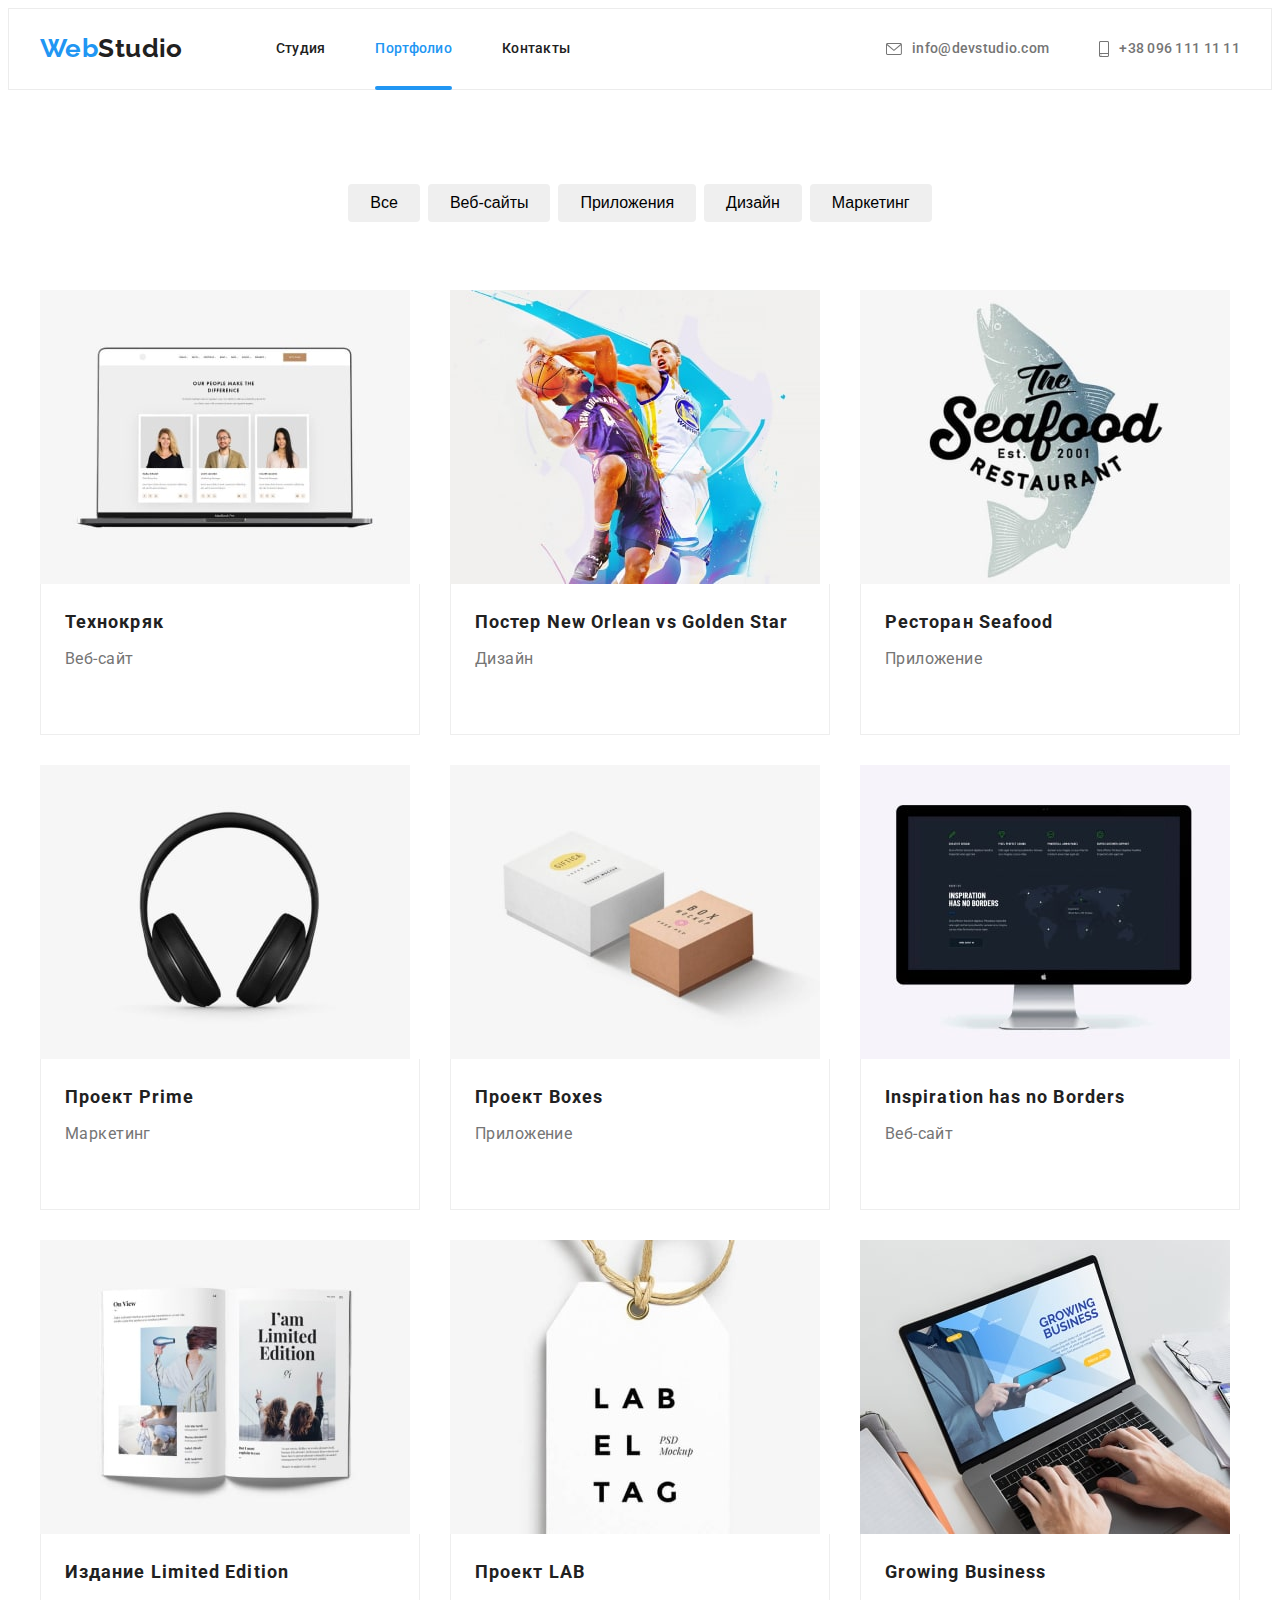
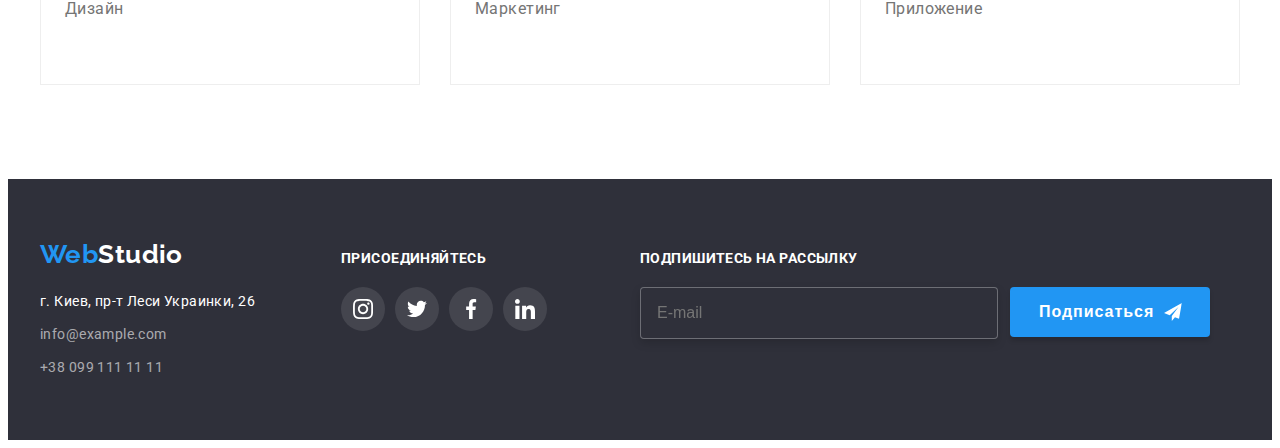
==== portfolio.html @ d93d2fc7 "beginning" ====
<!DOCTYPE html>
<html lang="ru">
  <head>
    <meta charset="UTF-8" />
    <meta name="viewport" content="width=device-width, initial-scale=1.0" />
    <title>portfolio</title>
    <link rel="preconnect" href="https://fonts.gstatic.com" />
    <link
      rel="stylesheet"
      href="https://cdnjs.cloudflare.com/ajax/libs/modern-normalize/1.0.0/modern-normalize.css"
      integrity="sha512-Zx6MlUMKSVJoQ+83OwhdILe8cSEsCzfqThJd7J/VA2UrK6Ctj85p+xzqfyuNXE5B1k25uUdmJ2OzItbBy9GHAQ=="
      crossorigin="anonymous"
    />
    <link
      href="https://fonts.googleapis.com/css2?family=Raleway:wght@700&family=Roboto:wght@400;500;700;900&display=swap"
      rel="stylesheet"
    />
    <link rel="stylesheet" href="./css/styles.css" />
  </head>
  <body>
    <header class="header border">
      <div class="container common-line">
        <nav class="line">
          <a href="" class="logo">Web<span class="logo-studio">Studio</span></a>
          <ul class="site-nav list">
            <li class="items">
              <a href="./index.html" class="link active">Студия</a>
            </li>
            <li class="items position">
              <a href="./portfolio.html" class="link active item underline"
                >Портфолио</a
              >
            </li>
            <li class="items"><a href="" class="link active">Контакты</a></li>
          </ul>
        </nav>
        <ul class="address-header list">
          <li class="items">
            <a href="mailto:info@devstudio.com" class="address active">
              <svg class="envelope-icon">
                <use href="./svgoptimized/sprite.svg#icon-envelope-hover"></use>
              </svg>
              info@devstudio.com</a
            >
          </li>

          <li class="items">
            <a href="tel:+380961111111" class="address active">
              <svg class="amartphone-icon">
                <use href="./svgoptimized/sprite.svg#icon-smartphone"></use>
              </svg>
              +38 096 111 11 11</a
            >
          </li>
        </ul>
      </div>
    </header>

    <main>
      <!--секция кнопки и список проектов/скрытый заголовок-->
      <section class="section bgc-portfolio">
        <div class="container">
          <h2 class="section-title hide">Навигация портфолио и проекты</h2>

          <ul class="features list tip-line center">
            <li class="tip">
              <button type="button" class="filter">Все</button>
            </li>
            <li class="tip">
              <button type="button" class="filter">Веб-сайты</button>
            </li>
            <li class="tip">
              <button type="button" class="filter">Приложения</button>
            </li>
            <li class="tip">
              <button type="button" class="filter">Дизайн</button>
            </li>
            <li class="tip">
              <button type="button" class="filter">Маркетинг</button>
            </li>
          </ul>

          <ul class="list features table-container">
            <li class="table-element">
              <a class="table-block" href="">
                <div class="overlay-thumb">
                  <img
                    src="./imagesoptimized/portfolio1-min.jpg"
                    alt="our people"
                    width="370"
                  />

                  <div class="overlay-transform">
                    <p class="overlay-text">
                      Технокряк это современная площадка распространения
                      коронавируса. Компании используют эту платформу для
                      цифрового шпионажа и атак на защищённые сервера
                      конкурентов.
                    </p>
                  </div>
                </div>
                <div class="card-content">
                  <h3 class="section-list projects">Технокряк</h3>
                  <p class="content filter-name">Веб-сайт</p>
                </div>
              </a>
            </li>
            <li class="table-element">
              <a class="table-block" href="">
                <div class="overlay-thumb">
                  <img
                    src="./imagesoptimized/portfolio2-min.jpg"
                    alt="Orlean vs Golden Star"
                    width="370"
                  />
                  <div class="overlay-transform">
                    <p class="overlay-text">
                      Технокряк это современная площадка распространения
                      коронавируса. Компании используют эту платформу для
                      цифрового шпионажа и атак на защищённые сервера
                      конкурентов.
                    </p>
                  </div>
                </div>

                <div class="card-content">
                  <h3 class="section-list projects">
                    Постер New Orlean vs Golden Star
                  </h3>
                  <p class="content filter-name">Дизайн</p>
                </div>
              </a>
            </li>
            <li class="table-element">
              <a class="table-block" href="">
                <div class="overlay-thumb">
                  <img
                    src="./imagesoptimized/portfolio3-min.jpg"
                    alt="Ресторан Seafood"
                    width="370"
                  />
                  <div class="overlay-transform">
                    <p class="overlay-text">
                      Технокряк это современная площадка распространения
                      коронавируса. Компании используют эту платформу для
                      цифрового шпионажа и атак на защищённые сервера
                      конкурентов.
                    </p>
                  </div>
                </div>

                <div class="card-content">
                  <h3 class="section-list projects">Ресторан Seafood</h3>
                  <p class="content filter-name">Приложение</p>
                </div>
              </a>
            </li>
            <li class="table-element">
              <a class="table-block" href="">
                <div class="overlay-thumb">
                  <img
                    src="./imagesoptimized/portfolio4-min.jpg"
                    alt="Наушники"
                    width="370"
                  />
                  <div class="overlay-transform">
                    <p class="overlay-text">
                      Технокряк это современная площадка распространения
                      коронавируса. Компании используют эту платформу для
                      цифрового шпионажа и атак на защищённые сервера
                      конкурентов.
                    </p>
                  </div>
                </div>

                <div class="card-content">
                  <h3 class="section-list projects">Проект Prime</h3>
                  <p class="content filter-name">Маркетинг</p>
                </div>
              </a>
            </li>
            <li class="table-element">
              <a class="table-block" href="">
                <div class="overlay-thumb">
                  <img
                    src="./imagesoptimized/portfolio5-min.jpg"
                    alt="две коробки"
                    width="370"
                  />
                  <div class="overlay-transform">
                    <p class="overlay-text">
                      Технокряк это современная площадка распространения
                      коронавируса. Компании используют эту платформу для
                      цифрового шпионажа и атак на защищённые сервера
                      конкурентов.
                    </p>
                  </div>
                </div>

                <div class="card-content">
                  <h3 class="section-list projects">Проект Boxes</h3>
                  <p class="content filter-name">Приложение</p>
                </div>
              </a>
            </li>
            <li class="table-element">
              <a class="table-block" href="">
                <div class="overlay-thumb">
                  <img
                    src="./imagesoptimized/portfolio6-min.jpg"
                    alt="Монитор"
                    width="370"
                  />
                  <div class="overlay-transform">
                    <p class="overlay-text">
                      Технокряк это современная площадка распространения
                      коронавируса. Компании используют эту платформу для
                      цифрового шпионажа и атак на защищённые сервера
                      конкурентов.
                    </p>
                  </div>
                </div>

                <div class="card-content">
                  <h3 class="section-list projects">
                    Inspiration has no Borders
                  </h3>
                  <p class="content filter-name">Веб-сайт</p>
                </div>
              </a>
            </li>
            <li class="table-element">
              <a class="table-block" href="">
                <div class="overlay-thumb">
                  <img
                    src="./imagesoptimized/portfolio7-min.jpg"
                    alt="Открытая книга"
                    width="370"
                  />
                  <div class="overlay-transform">
                    <p class="overlay-text">
                      Технокряк это современная площадка распространения
                      коронавируса. Компании используют эту платформу для
                      цифрового шпионажа и атак на защищённые сервера
                      конкурентов.
                    </p>
                  </div>
                </div>

                <div class="card-content">
                  <h3 class="section-list projects">Издание Limited Edition</h3>
                  <p class="content filter-name">Дизайн</p>
                </div>
              </a>
            </li>
            <li class="table-element">
              <a class="table-block" href="">
                <div class="overlay-thumb">
                  <img
                    src="./imagesoptimized/potrfolio8-min.jpg"
                    alt="Бирка"
                    width="370"
                  />
                  <div class="overlay-transform">
                    <p class="overlay-text">
                      Технокряк это современная площадка распространения
                      коронавируса. Компании используют эту платформу для
                      цифрового шпионажа и атак на защищённые сервера
                      конкурентов.
                    </p>
                  </div>
                </div>

                <div class="card-content">
                  <h3 class="section-list projects">Проект LAB</h3>
                  <p class="content filter-name">Маркетинг</p>
                </div>
              </a>
            </li>
            <li class="table-element">
              <a class="table-block" href="">
                <div class="overlay-thumb">
                  <img
                    src="./imagesoptimized/portfolio9-min.jpg"
                    alt="Ноутбук"
                    width="370"
                  />
                  <div class="overlay-transform">
                    <p class="overlay-text">
                      Технокряк это современная площадка распространения
                      коронавируса. Компании используют эту платформу для
                      цифрового шпионажа и атак на защищённые сервера
                      конкурентов.
                    </p>
                  </div>
                </div>

                <div class="card-content">
                  <h3 class="section-list projects">Growing Business</h3>
                  <p class="content filter-name">Приложение</p>
                </div>
              </a>
            </li>
          </ul>
        </div>
      </section>
    </main>

    <!--Футер Подвал-->
    <footer class="footer">
      <div class="container">
        <div class="ttl-flex">
          <div class="footer-flex">
            <a href="" class="logo"
              >Web<span class="studio-logo">Studio</span></a
            >
            <address class="adress-footer">
              г. Киев, пр-т Леси Украинки, 26
            </address>
            <ul class="list">
              <li class="item">
                <a href="mailto:info@example.com" class="list-footer"
                  >info@example.com</a
                >
              </li>
              <li class="item">
                <a href="tel:+380991111111" class="list-footer"
                  >+38 099 111 11 11</a
                >
              </li>
            </ul>
          </div>

          <div class="join">
            <p class="footer-join">присоединяйтесь</p>
            <ul class="join-list">
              <li class="join-margin">
                <a href="" class="join-master">
                  <svg class="join-size">
                    <use
                      href="./svgoptimized/sprite.svg#icon-instagram-2"
                    ></use>
                  </svg>
                </a>
              </li>
              <li class="join-margin">
                <a href="" class="join-master">
                  <svg class="join-size">
                    <use href="./svgoptimized/sprite.svg#icon-twitter-1"></use>
                  </svg>
                </a>
              </li>
              <li class="join-margin">
                <a href="" class="join-master">
                  <svg class="join-size">
                    <use href="./svgoptimized/sprite.svg#icon-facebook-1"></use>
                  </svg>
                </a>
              </li>
              <li class="join-margin">
                <a href="" class="join-master">
                  <svg class="join-size">
                    <use href="./svgoptimized/sprite.svg#icon-linkedin-1"></use>
                  </svg>
                </a>
              </li>
            </ul>
          </div>
          <form class="mailing-main">
            <b class="mailing">Подпишитесь на рассылку</b>
            <div class="mailing-flex">
              <input
                type="email"
                name="email"
                placeholder="E-mail"
                class="mailing-form"
              />

              <button type="submit" class="button-mailing">
                Подписаться
                <svg class="icon-mailing" width="24" height="24">
                  <use href="./svgoptimized/sprite.svg#icon-icon-send"></use>
                </svg>
              </button>
            </div>
          </form>
        </div>
      </div>
    </footer>
  </body>
</html>
---- css/styles.css ----
/* ++цвет основного текста  #212121; */
/* ++вторичный текст серый <p>, мейл+тел #757575; */
/*++ адрес прозрачность rgba(255, 255, 255, 0.6); */
/* ++цвет основной надписи белый H1  #FFFFFF; */
/* ++ акцент голубой #2196F3; */
/* ++ вторичный темно-серый background  #2F303A; */
/*  ++вторичный белый background (шапка) #FFFFFF; */
/*  вторичный почти белый background #F5F4FA; */
/*  ++основной background  бело-серый #E5E5E5; */

:root {
  --primary-text-color: #212121;
  --secondary-text-color: #757575;
  --transparent-gray: rgba(255, 255, 255, 0.6);
  --white-hero-color: #ffffff;
  --accent-color: #2196f3;
  --primary-background-wg: #e5e5e5;
  --secondary-bgc-gray: #2f303a;
  --secondary-bgc-white: #ffffff;
  --secondary-bgc-halfwhite: #f5f4fa;
  --border: #ececec;
  --portfolio-border: #eeeeee;
  --hero-bgc-color: #c4c4c4;
  --network-color: #afb1b8;
  --skills-bgc-position: rgba(47, 48, 58, 0.8);
  --form-border-color: rgba(33, 33, 33, 0.2);
  --placeholder-color: rgba(117, 117, 117, 0.5);
  --border-mailing-color: rgba(255, 255, 255, 0.3);

  --backdrop: rgba(0, 0, 0, 0.2);
  --thumb-overlay-color: rgba(33, 150, 243, 0.9);
  --timing-function: cubic-bezier(0.4, 0, 0.2, 1);
}

body {
  background-color: var(--white-hero-color);
  color: var(--primary-text-color);
  font-family: Roboto, sans-serif;
  letter-spacing: 0.03em;
  font-weight: normal;
  font-size: 14px;
}

img {
  display: block;
  max-width: 100%;
  height: auto;
  /* overflow: hidden; */
}

/* подчеркивание */
a {
  text-decoration: none;
}

/* стилизация хедер */
.header {
  background-color: var(--white-hero-color);
}

/* Logo */
.logo {
  color: var(--accent-color);
  font-family: Raleway, sans-serif;
  font-weight: bold;
  font-size: 26px;
  line-height: 1.19;
  display: inline-block;
}
/* сброс точек в списке + margin/padding */
.list {
  list-style: none;
  padding: 0;
  margin: 0;
}

/* навигация сайта, список контактов+span STUDIO */
.site-nav .link,
.logo-studio {
  color: var(--primary-text-color);
}

.list .address {
  color: var(--secondary-text-color);
}

/* flex navigation */
.site-nav {
  display: flex;
  margin-left: 93px;
}

.line {
  display: flex;
}

.site-nav .items {
  margin-right: 50px;
}

.site-nav .items:last-child {
  margin-right: 0;
}

.site-nav .link,
.list .address {
  padding-top: 32px;
  padding-bottom: 32px;
  display: block;

  font-weight: 500;
  line-height: 1.14;
  letter-spacing: 0.02em;
}

.list .active {
  transition-property: color;
  transition-duration: 250ms;
  transition-timing-function: var(--timing-function);
}

.list .active:hover,
.list .active:focus {
  color: var(--accent-color);
}

/* link underline-header */

.position {
  position: relative;
}

.underline::after {
  content: '';
  position: absolute;
  left: 0;
  bottom: -1px;
  display: block;
  width: 100%;
  height: 4px;
  border-radius: 2px;
  background-color: var(--accent-color);
  opacity: 1;

  transition-property: opacity;
  transition-duration: 250ms;
  transition-timing-function: var(--timing-function);
}

/* flex address */
.address-header {
  display: flex;
  margin-left: auto;
  align-items: center;
}

.common-line {
  display: flex;
  align-items: center;
}

.items > .address {
  display: flex;
  align-items: center;
}

.address-header .items {
  margin-right: 50px;
}

.address-header .items:last-child {
  margin-right: 0;
}

.header .item {
  color: var(--accent-color);
}

.border {
  border: 1px solid var(--border);
}
.envelope-icon {
  height: 12px;
  width: 16px;
  margin-right: 10px;
  fill: currentColor;
}

.amartphone-icon {
  height: 16px;
  width: 10px;
  margin-right: 10px;
  fill: currentColor;
}

/* Hero */
.hero {
  padding-top: 200px;
  padding-bottom: 200px;
}

.hero-padding {
  width: 696px;
  text-align: center;
  margin-left: auto;
  margin-right: auto;
}

/* оформление фона Героя */
.overlay {
  height: 600px;
  max-width: 1600px;
  margin-left: auto;
  margin-right: auto;
  background-position: center;
  background-size: cover;
  background-image: linear-gradient(
      to right,
      rgba(54, 56, 67, 0.4),
      rgba(54, 56, 67, 0.4)
    ),
    url('../imagesoptimized/hero\ img.jpg');
  background-color: var(--hero-bgc-color);
  border-top: 1px solid var(--border);
}

/* модальное окно и форма */

.backdrop {
  position: fixed;
  top: 0;
  left: 0;

  width: 100%;
  height: 100%;
  opacity: 1;

  background-color: var(--backdrop);

  transition-property: opacity;
  transition-duration: 250ms;
  transition-timing-function: var(--timing-function);
}

.backdrop.is-hidden {
  opacity: 0;
  pointer-events: none;
}

.modal {
  position: absolute;
  top: 50%;
  left: 50%;
  transform: translate(-50%, -50%) scale(1);

  min-width: 528px;
  min-height: 581px;
  background-color: var(--white-hero-color);
  box-shadow: 0px 1px 3px rgba(0, 0, 0, 0.12), 0px 1px 1px rgba(0, 0, 0, 0.14),
    0px 2px 1px rgba(0, 0, 0, 0.2);
  border-radius: 4px;

  transition-property: transform;
  transition-duration: 250ms;
  transition-timing-function: var(--timing-function);
}

.backdrop.is-hidden .modal {
  transform: scale(0.8) translate(-50%, -50%);
}

.modal-close {
  display: flex;
  justify-content: center;
  align-items: center;

  position: fixed;
  top: 0;
  right: 0;

  width: 30px;
  height: 30px;
  margin-left: auto;
  margin-top: 8px;
  margin-right: 8px;
  border-radius: 50px;
  border: 1px solid rgba(0, 0, 0, 0.1);
  background-color: var(--white-hero-color);
  cursor: pointer;
}

.close-color {
  transition-property: fill;
  transition-duration: 250ms;
  transition-timing-function: var(--timing-function);
}

.close-color:hover,
.close-color:focus {
  fill: var(--accent-color);
}

.modal-form {
  padding: 46px 40px 35px 40px;
}

.modal-thumb {
  width: 100%;
  height: 100%;
}

.modal-paragraph {
  margin-top: 0;
  margin-bottom: 12px;
  font-weight: bold;
  font-size: 20px;
  line-height: 1.15;
  text-align: center;
}

.field-form {
  display: flex;
  flex-direction: column;
  margin-bottom: 10px;
}

.border-form {
  line-height: 16px;
  padding-top: 12px;
  padding-bottom: 12px;
  padding-left: 42px;
  width: 100%;
}

.position-form {
  position: relative;
  width: 100%;
}

.name-form {
  position: absolute;
  top: 50%;
  left: 15px;
  transform: translateY(-50%);
  display: inline-block;

  transition-property: fill;
  transition-duration: 250ms;
  transition-timing-function: var(--timing-function);
}

.field-form label {
  margin-bottom: 4px;
  font-weight: normal;
  font-size: 12px;
  line-height: 1.16;
  letter-spacing: 0.01em;
  color: var(--secondary-text-color);
}

.position-form input {
  margin: 0;
  border-radius: 4px;
  border: 1px solid var(--form-border-color);

  transition-property: border-color;
  transition-duration: 250ms;
  transition-timing-function: var(--timing-function);
}

.field-form textarea {
  padding: 12px 16px;
  border-radius: 4px;
  border: 1px solid var(--form-border-color);
}

.field-form textarea::placeholder {
  color: var(--placeholder-color);

  font-weight: normal;
  font-size: 12px;
  line-height: 1.16;
  letter-spacing: 0.01em;
}

textarea {
  resize: none;

  transition-property: border-color;
  transition-duration: 250ms;
  transition-timing-function: var(--timing-function);
}

.position-form:focus-within > .border-form {
  border-color: var(--accent-color);
  outline: transparent;
}

.position-form:focus-within > .name-form {
  fill: var(--accent-color);
}

.field-form:focus-within > textarea {
  border-color: var(--accent-color);
  outline: transparent;
}

.button-container {
  text-align: center;
  margin: 0 auto;
}

.button-form {
  padding: 10px 55px 10px 56px;

  border-style: none;
  outline: none;
  cursor: pointer;

  background-color: var(--accent-color);
  color: var(--white-hero-color);

  font-weight: bold;
  font-size: 16px;
  line-height: 1.87;
  text-align: center;
  letter-spacing: 0.06em;

  box-shadow: 0px 4px 4px rgba(0, 0, 0, 0.15);
  border-radius: 4px;
}

.agreement-box {
  margin: 0;
  margin-bottom: 32px;
  width: 425px;
  margin-right: auto;
  margin-left: auto;

  /* padding-left: 54px;
  padding-right: 51px; */
}

.agreement-box label {
  font-weight: normal;
  font-size: 14px;
  line-height: 1.71;
}

.agreement-body {
  color: var(--accent-color);
  text-decoration: underline;
  /* border-bottom: 1px solid var(--accent-color); */
  margin-left: 5px;
  cursor: pointer;
}

.checkbox {
  position: absolute;
  width: 1px;
  height: 1px;
  margin: -1px;
  padding: 0;
  overflow: hidden;
  border: 0;
  clip: rect(0 0 0 0);
}

.agreement-box label {
  color: var(--secondary-text-color);
}

.check-mark::before {
  content: '';
  display: inline-block;
  width: 16px;
  height: 15px;
  border: 2px solid var(--primary-text-color);
  border-radius: 2px;
  margin-right: 7px;

  background-color: var(--white-hero-color);

  transition-property: background-color, border-color, border;
  transition-duration: 250ms, 250ms, 250ms;
  transition-timing-function: var(--timing-function), var(--timing-function),
    var(--timing-function);
}

.checkbox:checked + .check-mark::before {
  background-color: var(--accent-color);
  background-image: url(../imagesoptimized/icon\ check.svg);
  background-size: contain;
  background-origin: border-box;
  border-color: var(--accent-color);
}

.check-mark {
  display: flex;
  align-items: center;
}

.check-mark:hover::before,
.check-mark:focus::before {
  border: 2px solid var(--accent-color);
}

/* main container for all project */

.hero .hero-title {
  margin-top: 0;
  margin-bottom: 30px;
  color: var(--white-hero-color);
  font-style: normal;
  font-weight: 900;
  font-size: 44px;
  line-height: 1.36;
  letter-spacing: 0.06em;
  text-transform: uppercase;
}

/* секция */

.bgc {
  background-color: var(--secondary-bgc-halfwhite);
}

.bgc-portfolio {
  background-color: var(--white-hero-color);
}
.section-title {
  margin-top: 0;
  margin-bottom: 0;

  color: var(--primary-text-color);
  font-weight: bold;
  font-size: 36px;
  line-height: 1.16;
  text-align: center;
}

/* отступ от заголовка H2 */
.section .section-title {
  margin-bottom: 50px;
}

/* скрытый заголовок */
.section .hide {
  position: absolute;
  clip: rect(0 0 0 0);
  width: 1px;
  height: 1px;
  margin: -1px;
}

.features .section-list {
  margin-top: 0;
  margin-bottom: 10px;

  font-weight: bold;
  font-size: 14px;
  line-height: 1.14;
  text-transform: uppercase;

  color: var(--primary-text-color);
}

.features .content {
  color: var(--secondary-text-color);
}

/* flex - 2 секция преимущества со скрытым заголовком */
.flex-advantage {
  display: flex;
}

.list-adv {
  width: 270px;

  margin-right: 30px;
}
.list-adv:last-child {
  margin-right: 0;
}

/* обнуление в P */
.content-advantages,
.proffesion {
  line-height: 1.71;
  margin-top: 0;
  margin-bottom: 0;
}

.antenna {
  display: flex;
  justify-content: center;
  align-items: center;

  width: 270px;
  height: 120px;
  margin-bottom: 30px;

  background-color: var(--secondary-bgc-halfwhite);
}

.antenna-size {
  height: 70px;
  width: 70px;
}

.vector {
  display: flex;
  justify-content: center;
  align-items: center;

  width: 270px;
  height: 120px;
  margin-bottom: 30px;

  background-color: var(--secondary-bgc-halfwhite);
}

.vector-size {
  height: 70px;
  width: 70px;
}

.diagram {
  display: flex;
  justify-content: center;
  align-items: center;

  width: 270px;
  height: 120px;
  margin-bottom: 30px;

  background-color: var(--secondary-bgc-halfwhite);
}

.diagram-size {
  height: 70px;
  width: 70px;
}

.Group {
  display: flex;
  justify-content: center;
  align-items: center;

  width: 270px;
  height: 120px;
  margin-bottom: 30px;

  background-color: var(--secondary-bgc-halfwhite);
}

.Group-size {
  height: 70px;
  width: 70px;
}

.all-advantage {
  padding-top: 94px;
  padding-bottom: 94px;
}

/*  секция 3, чем мы занимаемся */
.skills {
  display: flex;
}

.skills-img {
  width: 370px;
  height: 294px;
  margin-right: 30px;
}
.skills-img:last-child {
  margin-right: 0;
}

.section.box-img {
  padding-top: 0px;
  padding-bottom: 94px;
}

.skills-img {
  position: relative;
}

.project-skills {
  display: flex;
  justify-content: center;
  align-items: center;
  height: 70px;
  width: 100%;
  margin: 0;

  font-weight: bold;
  font-size: 14px;
  line-height: 1.14;
  text-align: center;
  text-transform: uppercase;
  color: var(--white-hero-color);
}

.thumb-skills {
  position: absolute;
  bottom: 0;
  left: 0;
  width: 100%;
  height: 70px;
  background-color: var(--skills-bgc-position);
}

/* секция 4 - наша комманда */
.team-flex {
  display: flex;
}
.team {
  width: 270px;
  height: 428px;
  margin-right: 30px;
  background-color: var(--secondary-bgc-white);

  box-shadow: 0px 1px 3px rgba(0, 0, 0, 0.12), 0px 1px 1px rgba(0, 0, 0, 0.14),
    0px 2px 1px rgba(0, 0, 0, 0.2);
}
.team:last-child {
  margin-right: 0;
}

.name,
.proffesion {
  font-size: 16px;
  line-height: 1.18;
  text-align: center;
}
.team-content > .name {
  font-weight: 500;

  font-size: 16px;
  line-height: 1.18;
  text-transform: none;
}

.team-content {
  padding-top: 30px;
  padding-bottom: 30px;
  height: 168px;

  border-radius: 4px;
}

.proffesion {
  font-weight: normal;
  margin-bottom: 16px;
}

.network-flex {
  display: flex;
  justify-content: center;
  list-style: none;
  padding: 0;
}

.size-flex {
  width: 20px;
  height: 20px;
  text-align: center;
  margin: 0;
}

.master-flex {
  display: flex;
  justify-content: center;
  align-items: center;
  border-radius: 50%;

  width: 100%;
  height: 100%;

  background-color: var(--white-hero-color);
  fill: var(--network-color);

  transition-property: background-color, fill;
  transition-duration: 250ms, 250ms;
  transition-timing-function: var(--timing-function), var(--timing-function);
}

.master-flex:focus,
.master-flex:hover {
  background-color: var(--accent-color);
  fill: var(--secondary-bgc-white);
}

.margin-flex {
  display: flex;
  justify-content: center;
  text-align: center;
  margin-right: 10px;

  width: 44px;
  height: 44px;
}
.margin-flex:last-child {
  margin-right: 0px;
}

/*секция - постоянные клиенты */

.clients {
  display: flex;
  margin: 0;
  padding: 0;
  list-style: none;
}

.clients-icon {
  width: 170px;
  height: 90px;

  margin-right: 30px;
}

.clients-icon:last-child {
  margin-right: 0;
}

.clients-flex {
  display: flex;
  justify-content: center;
  align-items: center;

  height: 100%;
  fill: var(--network-color);
  border: 1px solid var(--network-color);

  transition-property: border-color, fill;
  transition-duration: 250ms, 250ms;
  transition-timing-function: var(--timing-function), var(--timing-function);
}

.clients-flex:hover,
.clients-flex:focus {
  border-color: var(--accent-color);
  fill: var(--accent-color);
}

.svg-flex {
  display: flex;
  justify-content: center;
  align-items: center;
}

/* портфолио - кнопки */
.tip-line {
  display: flex;
  margin-bottom: 34px;
}

.tip-line.center {
  justify-content: center;
}

.tip {
  margin-right: 8px;
}

.tip:last-child {
  margin-right: 0;
}

/* Button */
.button {
  padding: 10px 32px;
  border-style: none;
  outline: none;
  cursor: pointer;

  background-color: var(--accent-color);
  color: var(--white-hero-color);
  font-weight: bold;
  font-size: 16px;
  line-height: 1.87;
  border-radius: 4px;
}

.list > .tip:last-child {
  margin-bottom: 34px;
}

.section .filter:hover,
.section .filter:focus {
  background-color: var(--accent-color);
  color: var(--white-hero-color);

  box-shadow: 0px 3px 1px rgba(0, 0, 0, 0.1), 0px 1px 2px rgba(0, 0, 0, 0.08),
    0px 2px 2px rgba(0, 0, 0, 0.12);
}

.list .filter {
  font-weight: 500;
  font-size: 16px;
  line-height: 1.62;
  text-align: center;

  border-radius: 4px;
  padding: 6px 22px;
  cursor: pointer;

  border-style: none;
  outline: none;

  transition-property: background-color, color;
  transition-duration: 250ms, 250ms;
  transition-timing-function: var(--timing-function), var(--timing-function);
}

.list .projects {
  font-weight: bold;
  font-size: 18px;
  line-height: 2;
  letter-spacing: 0.06em;
  text-transform: none;
  margin-bottom: 4px;
}

.list .filter-name {
  margin-top: 0;
  margin-bottom: 0px;

  font-size: 16px;
  line-height: 1.87;
}

/* портфолио - сетка */
.table-container {
  display: flex;
  flex-wrap: wrap;
}

.table-block {
  display: block;
  transition-property: box-shadow;
  transition-duration: 250ms;
  transition-timing-function: var(--timing-function);
}

.table-block:hover,
.table-block:focus {
  box-shadow: 0px 1px 1px rgba(0, 0, 0, 0.12), 0px 4px 4px rgba(0, 0, 0, 0.06),
    1px 4px 6px rgba(0, 0, 0, 0.16);
}

.table-element {
  width: calc((100% - 60px) / 3);
  margin-bottom: 30px;
  margin-right: 30px;
}

.table-element:nth-child(3n) {
  margin-right: 0;
}

.table-element:nth-last-child(-n + 3) {
  margin-bottom: 0;
}

.card-content {
  padding: 20px 24px;
  height: 110px;
  border-right: 1px solid var(--portfolio-border);
  border-bottom: 1px solid var(--portfolio-border);
  border-left: 1px solid var(--portfolio-border);
}

/* Портфолио оверлей */
.overlay-thumb {
  position: relative;
  overflow: hidden;
}

.overlay-text {
  position: absolute;
  top: 50%;
  left: 50%;
  transform: translate(-50%, -50%);
  width: 100%;
  padding: 63px 24px;
  margin: 0;

  font-weight: normal;
  font-size: 18px;
  line-height: 1.55;
  color: var(--white-hero-color);
}

.overlay-transform {
  position: absolute;
  width: 100%;
  height: 100%;
  top: 100%;
  left: 0;
  background-color: var(--thumb-overlay-color);
  transform: translateY(0);

  transition-property: transform;
  transition-duration: 250ms;
  transition-timing-function: var(--timing-function);
}

.table-block:hover .overlay-transform,
.table-block:focus .overlay-transform {
  transform: translateY(-100%);
}

/* footer */
.footer {
  background-color: var(--secondary-bgc-gray);
  padding-top: 60px;
  padding-bottom: 60px;
}

.footer .studio-logo {
  color: var(--white-hero-color);
}

.footer .adress-footer {
  color: var(--white-hero-color);
  font-style: normal;
}

.footer .logo {
  margin-bottom: 20px;
}

.footer-padding {
  padding-bottom: 60px;
}

.footer .adress-footer,
.footer .list-footer {
  display: block;
  line-height: 1.71;
}

.footer .adress-footer {
  margin-bottom: 9px;
}

.footer .item {
  margin-bottom: 9px;
}

.footer .item:last-child {
  margin-bottom: 0;
}

.footer .list-footer {
  color: var(--transparent-gray);

  transition-property: color;
  transition-duration: 250ms;
  transition-timing-function: var(--timing-function);
}

.footer .list-footer:hover,
.footer .list-footer:focus {
  color: var(--accent-color);
}

/* футер  - join */
.footer-join,
.mailing {
  margin: 0 0 20px 0;

  font-weight: bold;
  font-size: 14px;
  line-height: 1.14;

  color: var(--white-hero-color);
  text-transform: uppercase;
}
.join {
  margin-right: 93px;
}

.join-size {
  width: 20px;
  height: 20px;
}

.join-master {
  display: flex;
  justify-content: center;
  align-items: center;
  max-width: 100%;
  width: 44px;
  height: 44px;
  border-radius: 50%;
  fill: var(--secondary-bgc-white);
  background: rgba(255, 255, 255, 0.1);

  transition-property: background-color;
  transition-duration: 250ms;
  transition-timing-function: var(--timing-function);
}

.join-master:hover,
.join-master:focus {
  background-color: var(--accent-color);
}

.join-list {
  display: flex;
  padding: 0;
  margin: 0;
  list-style: none;
}

.ttl-flex {
  display: flex;
  align-items: baseline;
  width: 100%;

  /* margin-right: auto; */
  padding: 0;
  margin: 0;
}

.footer-flex {
  margin-right: 70px;
  width: 231px;
}

.join-margin {
  margin-right: 10px;
}

.join-margin:last-child {
  margin-right: 0;
}

/* Подписаться на рассылку */

.mailing-form {
  padding: 15px 0 15px 16px;
  margin-right: 12px;
  width: 358px;
  font-weight: normal;
  font-size: 16px;
  line-height: 1.25;
  align-items: center;
  color: var(--transparent-gray);
  background-color: var(--secondary-bgc-gray);

  border: 1px solid var(--border-mailing-color);
  filter: drop-shadow(0px 4px 4px rgba(0, 0, 0, 0.15));
  border-radius: 4px;
}

.mailing-flex {
  display: flex;
  margin-top: 20px;
}

.mailing-main {
  width: 570px;
  height: 86px;
}

.button-mailing {
  display: flex;
  justify-content: center;

  padding-top: 10px;
  padding-bottom: 10px;
  padding-left: 29px;
  padding-right: 28px;
  width: 200px;
  height: 50px;

  font-weight: bold;
  font-size: 16px;
  line-height: 1.87;
  align-items: center;
  text-align: center;
  letter-spacing: 0.06em;

  background-color: var(--accent-color);
  color: var(--white-hero-color);

  box-shadow: 0px 4px 4px rgba(0, 0, 0, 0.15);
  border-radius: 4px;
  cursor: pointer;
  border-style: none;
  outline: none;
}

.icon-mailing {
  margin-left: 10px;
}

/* geometry styles */

.container {
  margin-left: auto;
  margin-right: auto;
  width: 1200px;
  padding-left: 15px;
  padding-right: 15px;
}

.section {
  padding-top: 94px;
  padding-bottom: 94px;
}

.header .logo {
  display: block;
  padding-top: 24px;
  padding-bottom: 25px;
}
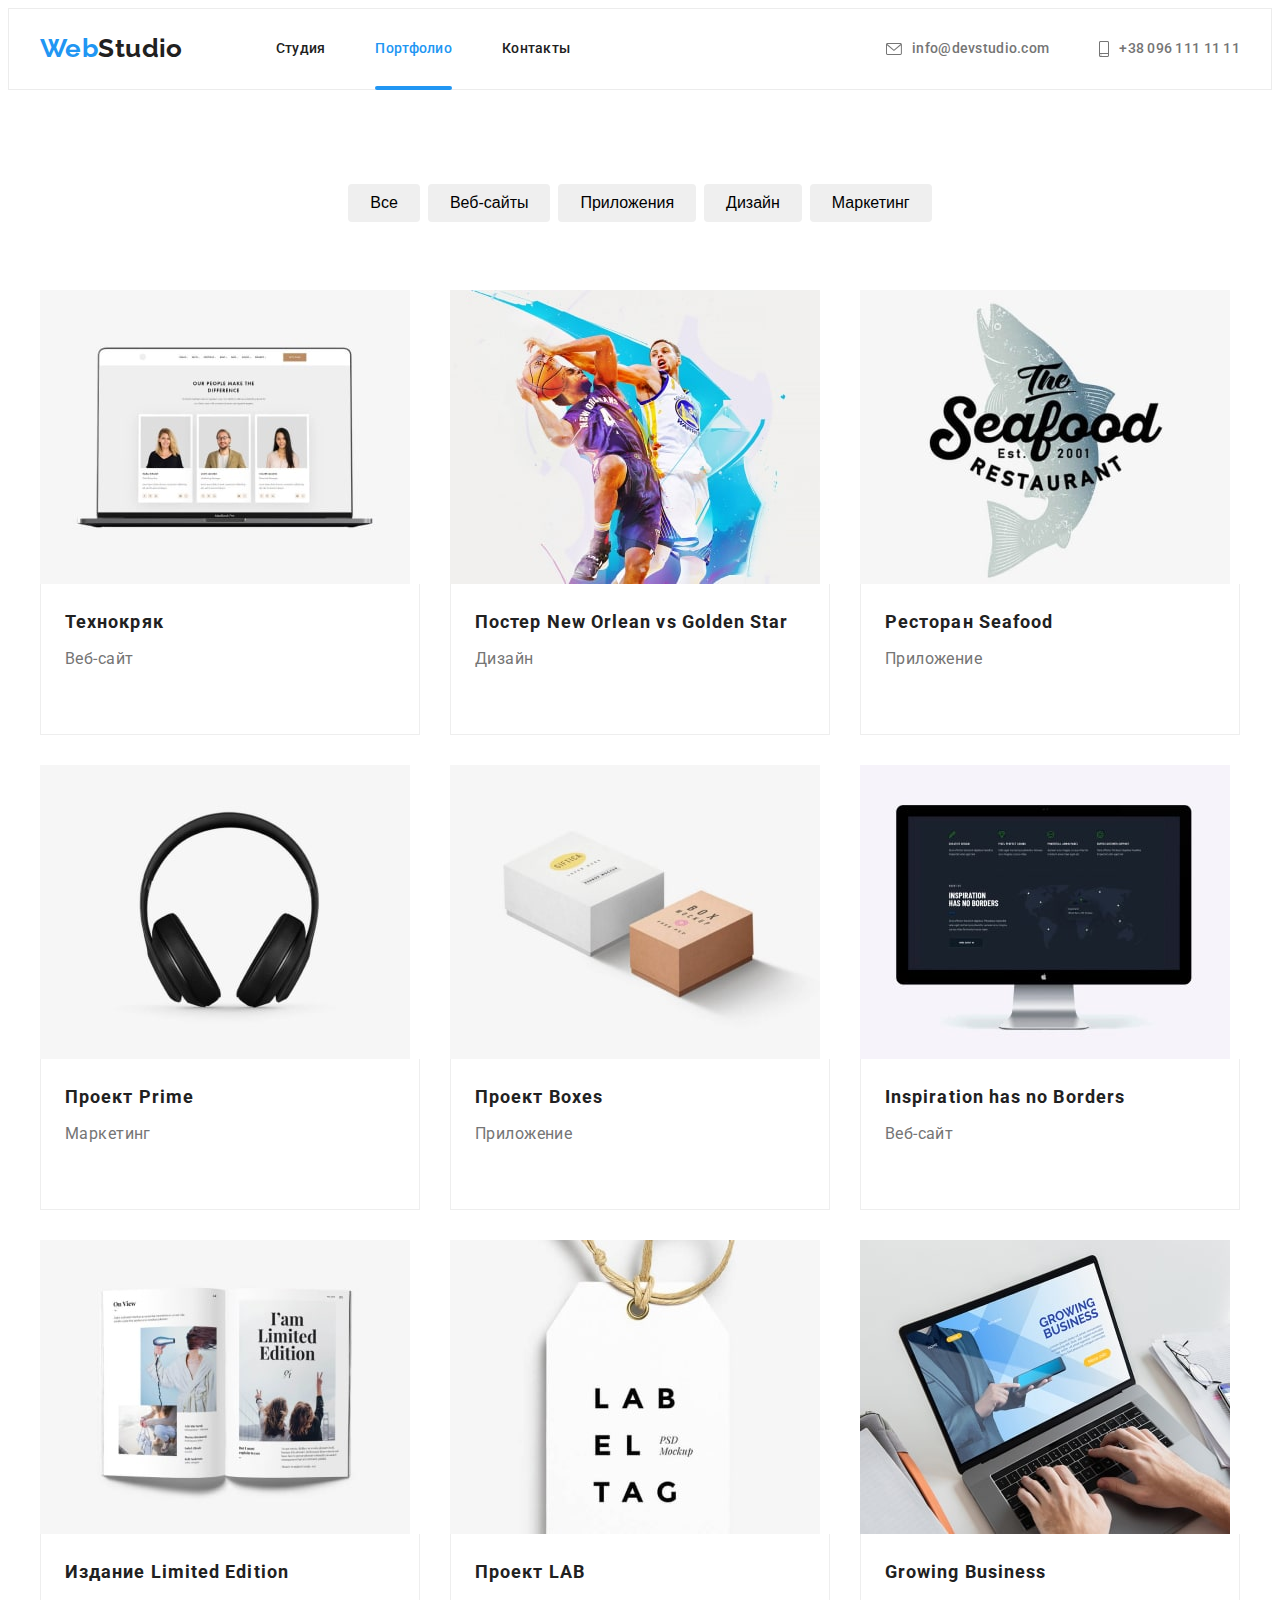
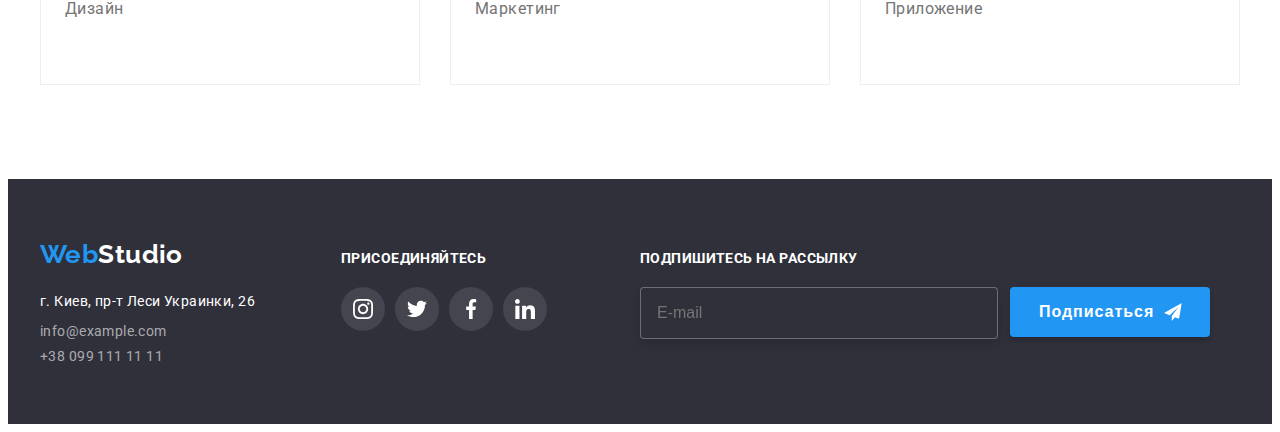
==== commit 81f256aa: "hw-bem" ====
--- a/portfolio.html
+++ b/portfolio.html
@@ -21,22 +21,37 @@
     <header class="header border">
       <div class="container common-line">
         <nav class="line">
-          <a href="" class="logo">Web<span class="logo-studio">Studio</span></a>
+          <a href="" class="logo"
+            >Web<span class="logo__studio">Studio</span></a
+          >
           <ul class="site-nav list">
-            <li class="items">
-              <a href="./index.html" class="link active">Студия</a>
-            </li>
-            <li class="items position">
-              <a href="./portfolio.html" class="link active item underline"
+            <li class="site-nav__items">
+              <a
+                href="./index.html"
+                class="site-nav__link site-nav__link--active"
+                >Студия</a
+              >
+            </li>
+            <li class="site-nav__items site-nav__items--positioned">
+              <a
+                href="./portfolio.html"
+                class="site-nav__link site-nav__link--active site-nav__link--underlined"
                 >Портфолио</a
               >
             </li>
-            <li class="items"><a href="" class="link active">Контакты</a></li>
+            <li class="site-nav__items">
+              <a href="" class="site-nav__link site-nav__link--active"
+                >Контакты</a
+              >
+            </li>
           </ul>
         </nav>
-        <ul class="address-header list">
-          <li class="items">
-            <a href="mailto:info@devstudio.com" class="address active">
+        <ul class="header-contacts list">
+          <li class="header-contacts__items">
+            <a
+              href="mailto:info@devstudio.com"
+              class="header-contacts__address header-contacts__address--active"
+            >
               <svg class="envelope-icon">
                 <use href="./svgoptimized/sprite.svg#icon-envelope-hover"></use>
               </svg>
@@ -44,8 +59,11 @@
             >
           </li>
 
-          <li class="items">
-            <a href="tel:+380961111111" class="address active">
+          <li class="header-contacts__items">
+            <a
+              href="tel:+380961111111"
+              class="header-contacts__address header-contacts__address--active"
+            >
               <svg class="amartphone-icon">
                 <use href="./svgoptimized/sprite.svg#icon-smartphone"></use>
               </svg>
@@ -62,7 +80,7 @@
         <div class="container">
           <h2 class="section-title hide">Навигация портфолио и проекты</h2>
 
-          <ul class="features list tip-line center">
+          <ul class="list tip-line center">
             <li class="tip">
               <button type="button" class="filter">Все</button>
             </li>
@@ -80,7 +98,7 @@
             </li>
           </ul>
 
-          <ul class="list features table-container">
+          <ul class="list table-container">
             <li class="table-element">
               <a class="table-block" href="">
                 <div class="overlay-thumb">
@@ -100,8 +118,8 @@
                   </div>
                 </div>
                 <div class="card-content">
-                  <h3 class="section-list projects">Технокряк</h3>
-                  <p class="content filter-name">Веб-сайт</p>
+                  <h3 class="list__title--third projects">Технокряк</h3>
+                  <p class="filter-name">Веб-сайт</p>
                 </div>
               </a>
             </li>
@@ -124,10 +142,10 @@
                 </div>
 
                 <div class="card-content">
-                  <h3 class="section-list projects">
+                  <h3 class="list__title--third projects">
                     Постер New Orlean vs Golden Star
                   </h3>
-                  <p class="content filter-name">Дизайн</p>
+                  <p class="filter-name">Дизайн</p>
                 </div>
               </a>
             </li>
@@ -150,8 +168,8 @@
                 </div>
 
                 <div class="card-content">
-                  <h3 class="section-list projects">Ресторан Seafood</h3>
-                  <p class="content filter-name">Приложение</p>
+                  <h3 class="list__title--third projects">Ресторан Seafood</h3>
+                  <p class="filter-name">Приложение</p>
                 </div>
               </a>
             </li>
@@ -174,8 +192,8 @@
                 </div>
 
                 <div class="card-content">
-                  <h3 class="section-list projects">Проект Prime</h3>
-                  <p class="content filter-name">Маркетинг</p>
+                  <h3 class="list__title--third projects">Проект Prime</h3>
+                  <p class="filter-name">Маркетинг</p>
                 </div>
               </a>
             </li>
@@ -198,8 +216,8 @@
                 </div>
 
                 <div class="card-content">
-                  <h3 class="section-list projects">Проект Boxes</h3>
-                  <p class="content filter-name">Приложение</p>
+                  <h3 class="list__title--third projects">Проект Boxes</h3>
+                  <p class="filter-name">Приложение</p>
                 </div>
               </a>
             </li>
@@ -222,10 +240,10 @@
                 </div>
 
                 <div class="card-content">
-                  <h3 class="section-list projects">
+                  <h3 class="list__title--third projects">
                     Inspiration has no Borders
                   </h3>
-                  <p class="content filter-name">Веб-сайт</p>
+                  <p class="filter-name">Веб-сайт</p>
                 </div>
               </a>
             </li>
@@ -248,8 +266,10 @@
                 </div>
 
                 <div class="card-content">
-                  <h3 class="section-list projects">Издание Limited Edition</h3>
-                  <p class="content filter-name">Дизайн</p>
+                  <h3 class="list__title--third projects">
+                    Издание Limited Edition
+                  </h3>
+                  <p class="filter-name">Дизайн</p>
                 </div>
               </a>
             </li>
@@ -272,8 +292,8 @@
                 </div>
 
                 <div class="card-content">
-                  <h3 class="section-list projects">Проект LAB</h3>
-                  <p class="content filter-name">Маркетинг</p>
+                  <h3 class="list__title--third projects">Проект LAB</h3>
+                  <p class="filter-name">Маркетинг</p>
                 </div>
               </a>
             </li>
@@ -296,8 +316,8 @@
                 </div>
 
                 <div class="card-content">
-                  <h3 class="section-list projects">Growing Business</h3>
-                  <p class="content filter-name">Приложение</p>
+                  <h3 class="list__title--third projects">Growing Business</h3>
+                  <p class="filter-name">Приложение</p>
                 </div>
               </a>
             </li>
@@ -312,19 +332,19 @@
         <div class="ttl-flex">
           <div class="footer-flex">
             <a href="" class="logo"
-              >Web<span class="studio-logo">Studio</span></a
+              >Web<span class="logo__studio--white">Studio</span></a
             >
             <address class="adress-footer">
               г. Киев, пр-т Леси Украинки, 26
             </address>
             <ul class="list">
-              <li class="item">
-                <a href="mailto:info@example.com" class="list-footer"
+              <li class="footer-address__item">
+                <a href="mailto:info@example.com" class="footer-address__link"
                   >info@example.com</a
                 >
               </li>
-              <li class="item">
-                <a href="tel:+380991111111" class="list-footer"
+              <li class="footer-address__item">
+                <a href="tel:+380991111111" class="footer-address__link"
                   >+38 099 111 11 11</a
                 >
               </li>
--- a/css/styles.css
+++ b/css/styles.css
@@ -75,12 +75,12 @@
 }
 
 /* навигация сайта, список контактов+span STUDIO */
-.site-nav .link,
-.logo-studio {
+.site-nav__link,
+.logo__studio {
   color: var(--primary-text-color);
 }
 
-.list .address {
+.header-contacts__address {
   color: var(--secondary-text-color);
 }
 
@@ -94,16 +94,16 @@
   display: flex;
 }
 
-.site-nav .items {
+.site-nav__items {
   margin-right: 50px;
 }
 
-.site-nav .items:last-child {
+.site-nav__items:last-child {
   margin-right: 0;
 }
 
-.site-nav .link,
-.list .address {
+.site-nav__link,
+.header-contacts__address {
   padding-top: 32px;
   padding-bottom: 32px;
   display: block;
@@ -113,24 +113,39 @@
   letter-spacing: 0.02em;
 }
 
-.list .active {
+.site-nav__link--active {
   transition-property: color;
   transition-duration: 250ms;
   transition-timing-function: var(--timing-function);
 }
 
-.list .active:hover,
-.list .active:focus {
+.site-nav__link--active:hover,
+.site-nav__link--active:focus {
   color: var(--accent-color);
 }
 
+.header-contacts__address--active {
+  transition-property: color;
+  transition-duration: 250ms;
+  transition-timing-function: var(--timing-function);
+}
+
+.header-contacts__address--active:hover,
+.header-contacts__address--active:focus {
+  color: var(--accent-color);
+}
+
 /* link underline-header */
 
-.position {
+.site-nav__items--positioned {
   position: relative;
 }
 
-.underline::after {
+.site-nav__link--underlined {
+  color: var(--accent-color);
+}
+
+.site-nav__link--underlined::after {
   content: '';
   position: absolute;
   left: 0;
@@ -148,7 +163,7 @@
 }
 
 /* flex address */
-.address-header {
+.header-contacts {
   display: flex;
   margin-left: auto;
   align-items: center;
@@ -159,21 +174,17 @@
   align-items: center;
 }
 
-.items > .address {
-  display: flex;
-  align-items: center;
-}
-
-.address-header .items {
+.header-contacts__address {
+  display: flex;
+  align-items: center;
+}
+
+.header-contacts .header-contacts__items {
   margin-right: 50px;
 }
 
-.address-header .items:last-child {
+.header-contacts .header-contacts__items:last-child {
   margin-right: 0;
-}
-
-.header .item {
-  color: var(--accent-color);
 }
 
 .border {
@@ -199,7 +210,7 @@
   padding-bottom: 200px;
 }
 
-.hero-padding {
+.hero__centering {
   width: 696px;
   text-align: center;
   margin-left: auto;
@@ -507,7 +518,7 @@
 
 /* main container for all project */
 
-.hero .hero-title {
+.hero__title {
   margin-top: 0;
   margin-bottom: 30px;
   color: var(--white-hero-color);
@@ -521,7 +532,7 @@
 
 /* секция */
 
-.bgc {
+.bgc-team {
   background-color: var(--secondary-bgc-halfwhite);
 }
 
@@ -553,7 +564,7 @@
   margin: -1px;
 }
 
-.features .section-list {
+.list__title--third {
   margin-top: 0;
   margin-bottom: 10px;
 
@@ -565,30 +576,28 @@
   color: var(--primary-text-color);
 }
 
-.features .content {
-  color: var(--secondary-text-color);
-}
-
 /* flex - 2 секция преимущества со скрытым заголовком */
-.flex-advantage {
-  display: flex;
-}
-
-.list-adv {
+.advantages-flex {
+  display: flex;
+}
+
+.list__advantages {
   width: 270px;
 
   margin-right: 30px;
 }
-.list-adv:last-child {
+.list__advantages:last-child {
   margin-right: 0;
 }
 
 /* обнуление в P */
-.content-advantages,
-.proffesion {
+.list__content--describing,
+.team-workers__position {
   line-height: 1.71;
   margin-top: 0;
   margin-bottom: 0;
+
+  color: var(--secondary-text-color);
 }
 
 .antenna {
@@ -603,7 +612,7 @@
   background-color: var(--secondary-bgc-halfwhite);
 }
 
-.antenna-size {
+.antenna__size {
   height: 70px;
   width: 70px;
 }
@@ -620,7 +629,7 @@
   background-color: var(--secondary-bgc-halfwhite);
 }
 
-.vector-size {
+.vector__size {
   height: 70px;
   width: 70px;
 }
@@ -637,7 +646,7 @@
   background-color: var(--secondary-bgc-halfwhite);
 }
 
-.diagram-size {
+.diagram__size {
   height: 70px;
   width: 70px;
 }
@@ -654,7 +663,7 @@
   background-color: var(--secondary-bgc-halfwhite);
 }
 
-.Group-size {
+.Group__size {
   height: 70px;
   width: 70px;
 }
@@ -664,30 +673,30 @@
   padding-bottom: 94px;
 }
 
-/*  секция 3, чем мы занимаемся */
+/*  секция - чем мы занимаемся */
 .skills {
   display: flex;
 }
 
-.skills-img {
+.skills__img {
   width: 370px;
   height: 294px;
   margin-right: 30px;
 }
-.skills-img:last-child {
+.skills__img:last-child {
   margin-right: 0;
 }
 
-.section.box-img {
+.service-img {
   padding-top: 0px;
   padding-bottom: 94px;
 }
 
-.skills-img {
+.skills__img {
   position: relative;
 }
 
-.project-skills {
+.skills__project {
   display: flex;
   justify-content: center;
   align-items: center;
@@ -703,7 +712,7 @@
   color: var(--white-hero-color);
 }
 
-.thumb-skills {
+.skills__thumb {
   position: absolute;
   bottom: 0;
   left: 0;
@@ -712,11 +721,11 @@
   background-color: var(--skills-bgc-position);
 }
 
-/* секция 4 - наша комманда */
-.team-flex {
-  display: flex;
-}
-.team {
+/* секция - наша комманда */
+.team-workers {
+  display: flex;
+}
+.team-workers__portfolio {
   width: 270px;
   height: 428px;
   margin-right: 30px;
@@ -725,17 +734,18 @@
   box-shadow: 0px 1px 3px rgba(0, 0, 0, 0.12), 0px 1px 1px rgba(0, 0, 0, 0.14),
     0px 2px 1px rgba(0, 0, 0, 0.2);
 }
-.team:last-child {
+.team-workers__portfolio:last-child {
   margin-right: 0;
 }
 
-.name,
-.proffesion {
+.team-workers__name,
+.team-workers__position {
   font-size: 16px;
   line-height: 1.18;
   text-align: center;
 }
-.team-content > .name {
+
+.team-workers__profile > .team-workers__name {
   font-weight: 500;
 
   font-size: 16px;
@@ -743,7 +753,7 @@
   text-transform: none;
 }
 
-.team-content {
+.team-workers__profile {
   padding-top: 30px;
   padding-bottom: 30px;
   height: 168px;
@@ -751,26 +761,26 @@
   border-radius: 4px;
 }
 
-.proffesion {
+.team-workers__position {
   font-weight: normal;
   margin-bottom: 16px;
 }
 
-.network-flex {
+.team-workers__network {
   display: flex;
   justify-content: center;
   list-style: none;
   padding: 0;
 }
 
-.size-flex {
+.team-workers__icon {
   width: 20px;
   height: 20px;
   text-align: center;
   margin: 0;
 }
 
-.master-flex {
+.team-workers__network--transition {
   display: flex;
   justify-content: center;
   align-items: center;
@@ -787,13 +797,13 @@
   transition-timing-function: var(--timing-function), var(--timing-function);
 }
 
-.master-flex:focus,
-.master-flex:hover {
+.team-workers__network--transition:focus,
+.team-workers__network--transition:hover {
   background-color: var(--accent-color);
   fill: var(--secondary-bgc-white);
 }
 
-.margin-flex {
+.team-workers__network--centered {
   display: flex;
   justify-content: center;
   text-align: center;
@@ -802,7 +812,8 @@
   width: 44px;
   height: 44px;
 }
-.margin-flex:last-child {
+
+.team-workers__network--centered:last-child {
   margin-right: 0px;
 }
 
@@ -931,6 +942,8 @@
 
   font-size: 16px;
   line-height: 1.87;
+
+  color: var(--secondary-text-color);
 }
 
 /* портфолио - сетка */
@@ -1021,7 +1034,7 @@
   padding-bottom: 60px;
 }
 
-.footer .studio-logo {
+.footer .logo__studio--white {
   color: var(--white-hero-color);
 }
 
@@ -1048,15 +1061,15 @@
   margin-bottom: 9px;
 }
 
-.footer .item {
+.footer-address__item {
   margin-bottom: 9px;
 }
 
-.footer .item:last-child {
+.footer-address__item:last-child {
   margin-bottom: 0;
 }
 
-.footer .list-footer {
+.footer-address__link {
   color: var(--transparent-gray);
 
   transition-property: color;
@@ -1064,8 +1077,8 @@
   transition-timing-function: var(--timing-function);
 }
 
-.footer .list-footer:hover,
-.footer .list-footer:focus {
+.footer-address__link:hover,
+.footer-address__link:focus {
   color: var(--accent-color);
 }
 
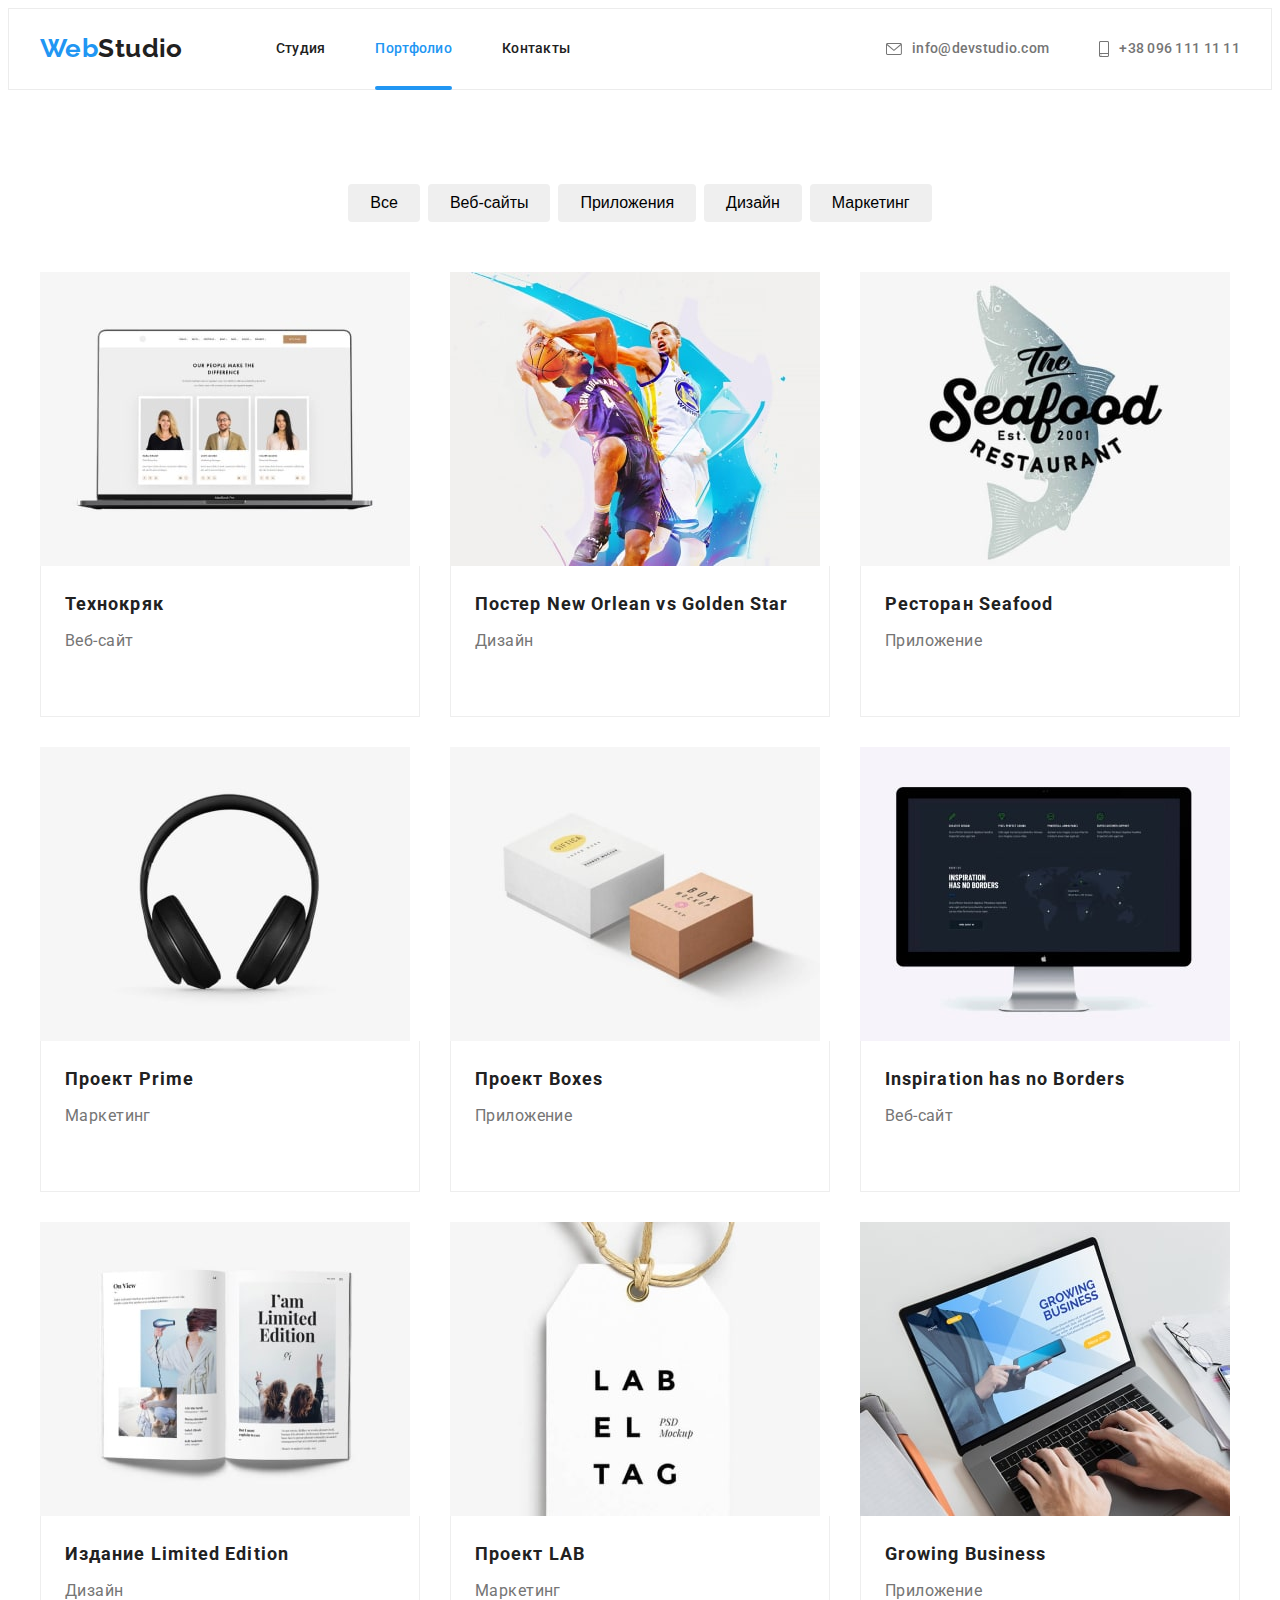
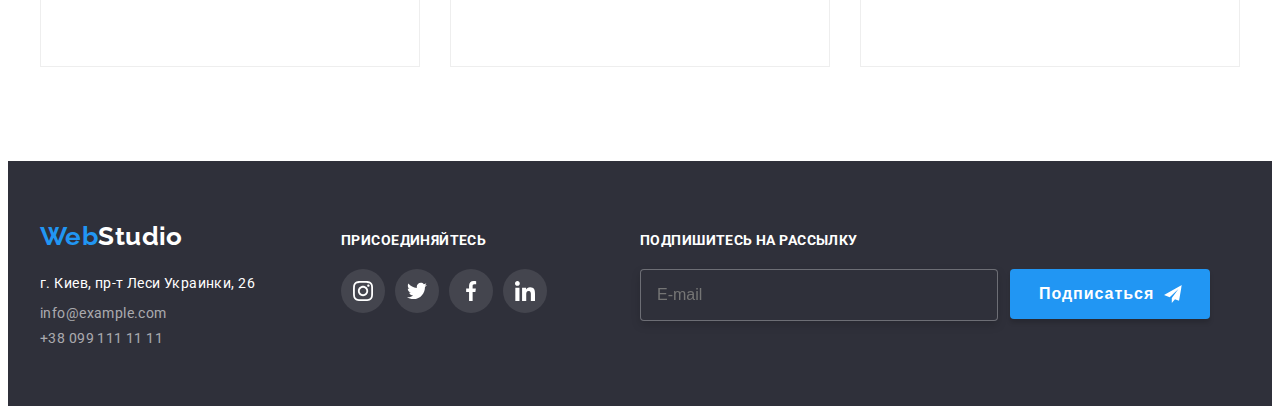
==== commit fde28fdb: "bem continue" ====
--- a/portfolio.html
+++ b/portfolio.html
@@ -78,27 +78,37 @@
       <!--секция кнопки и список проектов/скрытый заголовок-->
       <section class="section bgc-portfolio">
         <div class="container">
-          <h2 class="section-title hide">Навигация портфолио и проекты</h2>
-
-          <ul class="list tip-line center">
-            <li class="tip">
-              <button type="button" class="filter">Все</button>
-            </li>
-            <li class="tip">
-              <button type="button" class="filter">Веб-сайты</button>
-            </li>
-            <li class="tip">
-              <button type="button" class="filter">Приложения</button>
-            </li>
-            <li class="tip">
-              <button type="button" class="filter">Дизайн</button>
-            </li>
-            <li class="tip">
-              <button type="button" class="filter">Маркетинг</button>
+          <h2 class="section-title is-hidden">Навигация портфолио и проекты</h2>
+
+          <ul class="filter-portfolio list">
+            <li class="filter-portfolio__list">
+              <button type="button" class="filter-portfolio__button">
+                Все
+              </button>
+            </li>
+            <li class="filter-portfolio__list">
+              <button type="button" class="filter-portfolio__button">
+                Веб-сайты
+              </button>
+            </li>
+            <li class="filter-portfolio__list">
+              <button type="button" class="filter-portfolio__button">
+                Приложения
+              </button>
+            </li>
+            <li class="filter-portfolio__list">
+              <button type="button" class="filter-portfolio__button">
+                Дизайн
+              </button>
+            </li>
+            <li class="filter-portfolio__list">
+              <button type="button" class="filter-portfolio__button">
+                Маркетинг
+              </button>
             </li>
           </ul>
 
-          <ul class="list table-container">
+          <ul class="table-portfolio list">
             <li class="table-element">
               <a class="table-block" href="">
                 <div class="overlay-thumb">
@@ -329,76 +339,78 @@
     <!--Футер Подвал-->
     <footer class="footer">
       <div class="container">
-        <div class="ttl-flex">
-          <div class="footer-flex">
+        <div class="footer__baseline">
+          <div class="footer__address">
             <a href="" class="logo"
               >Web<span class="logo__studio--white">Studio</span></a
             >
-            <address class="adress-footer">
+            <address class="footer__address--physical">
               г. Киев, пр-т Леси Украинки, 26
             </address>
             <ul class="list">
-              <li class="footer-address__item">
-                <a href="mailto:info@example.com" class="footer-address__link"
+              <li class="footer__address--virtual">
+                <a
+                  href="mailto:info@example.com"
+                  class="footer__link--transition"
                   >info@example.com</a
                 >
               </li>
-              <li class="footer-address__item">
-                <a href="tel:+380991111111" class="footer-address__link"
+              <li class="footer__address--virtual">
+                <a href="tel:+380991111111" class="footer__link--transition"
                   >+38 099 111 11 11</a
                 >
               </li>
             </ul>
           </div>
 
-          <div class="join">
-            <p class="footer-join">присоединяйтесь</p>
-            <ul class="join-list">
-              <li class="join-margin">
-                <a href="" class="join-master">
-                  <svg class="join-size">
+          <div class="footer__join">
+            <p class="footer__join--appeal">присоединяйтесь</p>
+            <ul class="footer__networklist">
+              <li class="footer__networklist--positioning">
+                <a href="" class="footer__networklist--centering">
+                  <svg class="footer__iconnetwork">
                     <use
                       href="./svgoptimized/sprite.svg#icon-instagram-2"
                     ></use>
                   </svg>
                 </a>
               </li>
-              <li class="join-margin">
-                <a href="" class="join-master">
-                  <svg class="join-size">
+              <li class="footer__networklist--positioning">
+                <a href="" class="footer__networklist--centering">
+                  <svg class="footer__iconnetwork">
                     <use href="./svgoptimized/sprite.svg#icon-twitter-1"></use>
                   </svg>
                 </a>
               </li>
-              <li class="join-margin">
-                <a href="" class="join-master">
-                  <svg class="join-size">
+              <li class="footer__networklist--positioning">
+                <a href="" class="footer__networklist--centering">
+                  <svg class="footer__iconnetwork">
                     <use href="./svgoptimized/sprite.svg#icon-facebook-1"></use>
                   </svg>
                 </a>
               </li>
-              <li class="join-margin">
-                <a href="" class="join-master">
-                  <svg class="join-size">
+              <li class="footer__networklist--positioning">
+                <a href="" class="footer__networklist--centering">
+                  <svg class="footer__iconnetwork">
                     <use href="./svgoptimized/sprite.svg#icon-linkedin-1"></use>
                   </svg>
                 </a>
               </li>
             </ul>
           </div>
-          <form class="mailing-main">
-            <b class="mailing">Подпишитесь на рассылку</b>
-            <div class="mailing-flex">
+          <form class="footer__mailing">
+            <b class="footer__mailing--appeal">Подпишитесь на рассылку</b>
+            <div class="footer__mailing--centering">
               <input
                 type="email"
                 name="email"
                 placeholder="E-mail"
-                class="mailing-form"
+                class="footer__form"
               />
 
-              <button type="submit" class="button-mailing">
+              <button type="submit" class="footer__button">
                 Подписаться
-                <svg class="icon-mailing" width="24" height="24">
+                <svg class="footer__iconmailing" width="24" height="24">
                   <use href="./svgoptimized/sprite.svg#icon-icon-send"></use>
                 </svg>
               </button>
--- a/css/styles.css
+++ b/css/styles.css
@@ -258,7 +258,7 @@
   pointer-events: none;
 }
 
-.modal {
+.modal-window {
   position: absolute;
   top: 50%;
   left: 50%;
@@ -276,11 +276,11 @@
   transition-timing-function: var(--timing-function);
 }
 
-.backdrop.is-hidden .modal {
+.backdrop.is-hidden .modal-window {
   transform: scale(0.8) translate(-50%, -50%);
 }
 
-.modal-close {
+.modal-form__cross {
   display: flex;
   justify-content: center;
   align-items: center;
@@ -300,14 +300,14 @@
   cursor: pointer;
 }
 
-.close-color {
+.modal-form__cross--transition {
   transition-property: fill;
   transition-duration: 250ms;
   transition-timing-function: var(--timing-function);
 }
 
-.close-color:hover,
-.close-color:focus {
+.modal-form__cross--transition:hover,
+.modal-form__cross--transition:focus {
   fill: var(--accent-color);
 }
 
@@ -315,12 +315,12 @@
   padding: 46px 40px 35px 40px;
 }
 
-.modal-thumb {
+.modal-form__thumb {
   width: 100%;
   height: 100%;
 }
 
-.modal-paragraph {
+.modal-form__paragraph {
   margin-top: 0;
   margin-bottom: 12px;
   font-weight: bold;
@@ -329,13 +329,13 @@
   text-align: center;
 }
 
-.field-form {
+.modal-form__input {
   display: flex;
   flex-direction: column;
   margin-bottom: 10px;
 }
 
-.border-form {
+.modal-form__border {
   line-height: 16px;
   padding-top: 12px;
   padding-bottom: 12px;
@@ -343,12 +343,12 @@
   width: 100%;
 }
 
-.position-form {
+.modal-form__icon {
   position: relative;
   width: 100%;
 }
 
-.name-form {
+.modal-form__svg {
   position: absolute;
   top: 50%;
   left: 15px;
@@ -360,7 +360,7 @@
   transition-timing-function: var(--timing-function);
 }
 
-.field-form label {
+.modal-form__input label {
   margin-bottom: 4px;
   font-weight: normal;
   font-size: 12px;
@@ -369,7 +369,7 @@
   color: var(--secondary-text-color);
 }
 
-.position-form input {
+.modal-form__icon input {
   margin: 0;
   border-radius: 4px;
   border: 1px solid var(--form-border-color);
@@ -379,13 +379,13 @@
   transition-timing-function: var(--timing-function);
 }
 
-.field-form textarea {
+.modal-form__input textarea {
   padding: 12px 16px;
   border-radius: 4px;
   border: 1px solid var(--form-border-color);
 }
 
-.field-form textarea::placeholder {
+.modal-form__input textarea::placeholder {
   color: var(--placeholder-color);
 
   font-weight: normal;
@@ -402,26 +402,26 @@
   transition-timing-function: var(--timing-function);
 }
 
-.position-form:focus-within > .border-form {
+.modal-form__icon:focus-within > .modal-form__border {
   border-color: var(--accent-color);
   outline: transparent;
 }
 
-.position-form:focus-within > .name-form {
+.modal-form__icon:focus-within > .modal-form__svg {
   fill: var(--accent-color);
 }
 
-.field-form:focus-within > textarea {
+.modal-form__input:focus-within > textarea {
   border-color: var(--accent-color);
   outline: transparent;
 }
 
-.button-container {
+.modal-form__button {
   text-align: center;
   margin: 0 auto;
 }
 
-.button-form {
+.modal-form__button--submited {
   padding: 10px 55px 10px 56px;
 
   border-style: none;
@@ -441,32 +441,29 @@
   border-radius: 4px;
 }
 
-.agreement-box {
+.modal-form__agreement {
   margin: 0;
   margin-bottom: 32px;
   width: 425px;
   margin-right: auto;
   margin-left: auto;
-
-  /* padding-left: 54px;
-  padding-right: 51px; */
-}
-
-.agreement-box label {
+}
+
+.modal-form__agreement label {
   font-weight: normal;
   font-size: 14px;
   line-height: 1.71;
 }
 
-.agreement-body {
+.modal-form__agreement--contract {
   color: var(--accent-color);
   text-decoration: underline;
-  /* border-bottom: 1px solid var(--accent-color); */
+  text-decoration-skip-ink: none;
   margin-left: 5px;
   cursor: pointer;
 }
 
-.checkbox {
+.modal-form__agreement--hidden {
   position: absolute;
   width: 1px;
   height: 1px;
@@ -477,11 +474,11 @@
   clip: rect(0 0 0 0);
 }
 
-.agreement-box label {
+.modal-form__agreement label {
   color: var(--secondary-text-color);
 }
 
-.check-mark::before {
+.modal-form__agreement--checked::before {
   content: '';
   display: inline-block;
   width: 16px;
@@ -498,7 +495,8 @@
     var(--timing-function);
 }
 
-.checkbox:checked + .check-mark::before {
+.modal-form__agreement--hidden:checked
+  + .modal-form__agreement--checked::before {
   background-color: var(--accent-color);
   background-image: url(../imagesoptimized/icon\ check.svg);
   background-size: contain;
@@ -506,13 +504,13 @@
   border-color: var(--accent-color);
 }
 
-.check-mark {
-  display: flex;
-  align-items: center;
-}
-
-.check-mark:hover::before,
-.check-mark:focus::before {
+.modal-form__agreement--checked {
+  display: flex;
+  align-items: center;
+}
+
+.modal-form__agreement--checked:hover::before,
+.modal-form__agreement--checked:focus::before {
   border: 2px solid var(--accent-color);
 }
 
@@ -556,7 +554,7 @@
 }
 
 /* скрытый заголовок */
-.section .hide {
+.is-hidden {
   position: absolute;
   clip: rect(0 0 0 0);
   width: 1px;
@@ -826,18 +824,18 @@
   list-style: none;
 }
 
-.clients-icon {
+.clients__list {
   width: 170px;
   height: 90px;
 
   margin-right: 30px;
 }
 
-.clients-icon:last-child {
+.clients__list:last-child {
   margin-right: 0;
 }
 
-.clients-flex {
+.clients__link {
   display: flex;
   justify-content: center;
   align-items: center;
@@ -851,33 +849,24 @@
   transition-timing-function: var(--timing-function), var(--timing-function);
 }
 
-.clients-flex:hover,
-.clients-flex:focus {
+.clients__link:hover,
+.clients__link:focus {
   border-color: var(--accent-color);
   fill: var(--accent-color);
 }
 
-.svg-flex {
-  display: flex;
+/* портфолио - кнопки */
+.filter-portfolio {
+  display: flex;
+  margin-bottom: 50px;
   justify-content: center;
-  align-items: center;
-}
-
-/* портфолио - кнопки */
-.tip-line {
-  display: flex;
-  margin-bottom: 34px;
-}
-
-.tip-line.center {
-  justify-content: center;
-}
-
-.tip {
+}
+
+.filter-portfolio__list {
   margin-right: 8px;
 }
 
-.tip:last-child {
+.filter-portfolio__list:last-child {
   margin-right: 0;
 }
 
@@ -896,12 +885,8 @@
   border-radius: 4px;
 }
 
-.list > .tip:last-child {
-  margin-bottom: 34px;
-}
-
-.section .filter:hover,
-.section .filter:focus {
+.filter-portfolio__button:hover,
+.filter-portfolio__button:focus {
   background-color: var(--accent-color);
   color: var(--white-hero-color);
 
@@ -909,7 +894,7 @@
     0px 2px 2px rgba(0, 0, 0, 0.12);
 }
 
-.list .filter {
+.filter-portfolio__button {
   font-weight: 500;
   font-size: 16px;
   line-height: 1.62;
@@ -947,7 +932,7 @@
 }
 
 /* портфолио - сетка */
-.table-container {
+.table-portfolio {
   display: flex;
   flex-wrap: wrap;
 }
@@ -1038,7 +1023,7 @@
   color: var(--white-hero-color);
 }
 
-.footer .adress-footer {
+.footer__address--physical {
   color: var(--white-hero-color);
   font-style: normal;
 }
@@ -1051,25 +1036,25 @@
   padding-bottom: 60px;
 }
 
-.footer .adress-footer,
+.footer__address--physical,
 .footer .list-footer {
   display: block;
   line-height: 1.71;
 }
 
-.footer .adress-footer {
+.footer__address--physical {
   margin-bottom: 9px;
 }
 
-.footer-address__item {
+.footer__address--virtual {
   margin-bottom: 9px;
 }
 
-.footer-address__item:last-child {
+.footer__address--virtual:last-child {
   margin-bottom: 0;
 }
 
-.footer-address__link {
+.footer__link--transition {
   color: var(--transparent-gray);
 
   transition-property: color;
@@ -1077,14 +1062,14 @@
   transition-timing-function: var(--timing-function);
 }
 
-.footer-address__link:hover,
-.footer-address__link:focus {
+.footer__link--transition:hover,
+.footer__link--transition:focus {
   color: var(--accent-color);
 }
 
 /* футер  - join */
-.footer-join,
-.mailing {
+.footer__join--appeal,
+.footer__mailing--appeal {
   margin: 0 0 20px 0;
 
   font-weight: bold;
@@ -1094,16 +1079,16 @@
   color: var(--white-hero-color);
   text-transform: uppercase;
 }
-.join {
+.footer__join {
   margin-right: 93px;
 }
 
-.join-size {
+.footer__iconnetwork {
   width: 20px;
   height: 20px;
 }
 
-.join-master {
+.footer__networklist--centering {
   display: flex;
   justify-content: center;
   align-items: center;
@@ -1119,19 +1104,19 @@
   transition-timing-function: var(--timing-function);
 }
 
-.join-master:hover,
-.join-master:focus {
+.footer__networklist--centering:hover,
+.footer__networklist--centering:focus {
   background-color: var(--accent-color);
 }
 
-.join-list {
+.footer__networklist {
   display: flex;
   padding: 0;
   margin: 0;
   list-style: none;
 }
 
-.ttl-flex {
+.footer__baseline {
   display: flex;
   align-items: baseline;
   width: 100%;
@@ -1141,22 +1126,22 @@
   margin: 0;
 }
 
-.footer-flex {
+.footer__address {
   margin-right: 70px;
   width: 231px;
 }
 
-.join-margin {
+.footer__networklist--positioning {
   margin-right: 10px;
 }
 
-.join-margin:last-child {
+.footer__networklist--positioning:last-child {
   margin-right: 0;
 }
 
 /* Подписаться на рассылку */
 
-.mailing-form {
+.footer__form {
   padding: 15px 0 15px 16px;
   margin-right: 12px;
   width: 358px;
@@ -1172,17 +1157,17 @@
   border-radius: 4px;
 }
 
-.mailing-flex {
+.footer__mailing--centering {
   display: flex;
   margin-top: 20px;
 }
 
-.mailing-main {
+.footer__mailing {
   width: 570px;
-  height: 86px;
-}
-
-.button-mailing {
+  height: 100%;
+}
+
+.footer__button {
   display: flex;
   justify-content: center;
 
@@ -1210,7 +1195,7 @@
   outline: none;
 }
 
-.icon-mailing {
+.footer__iconmailing {
   margin-left: 10px;
 }
 
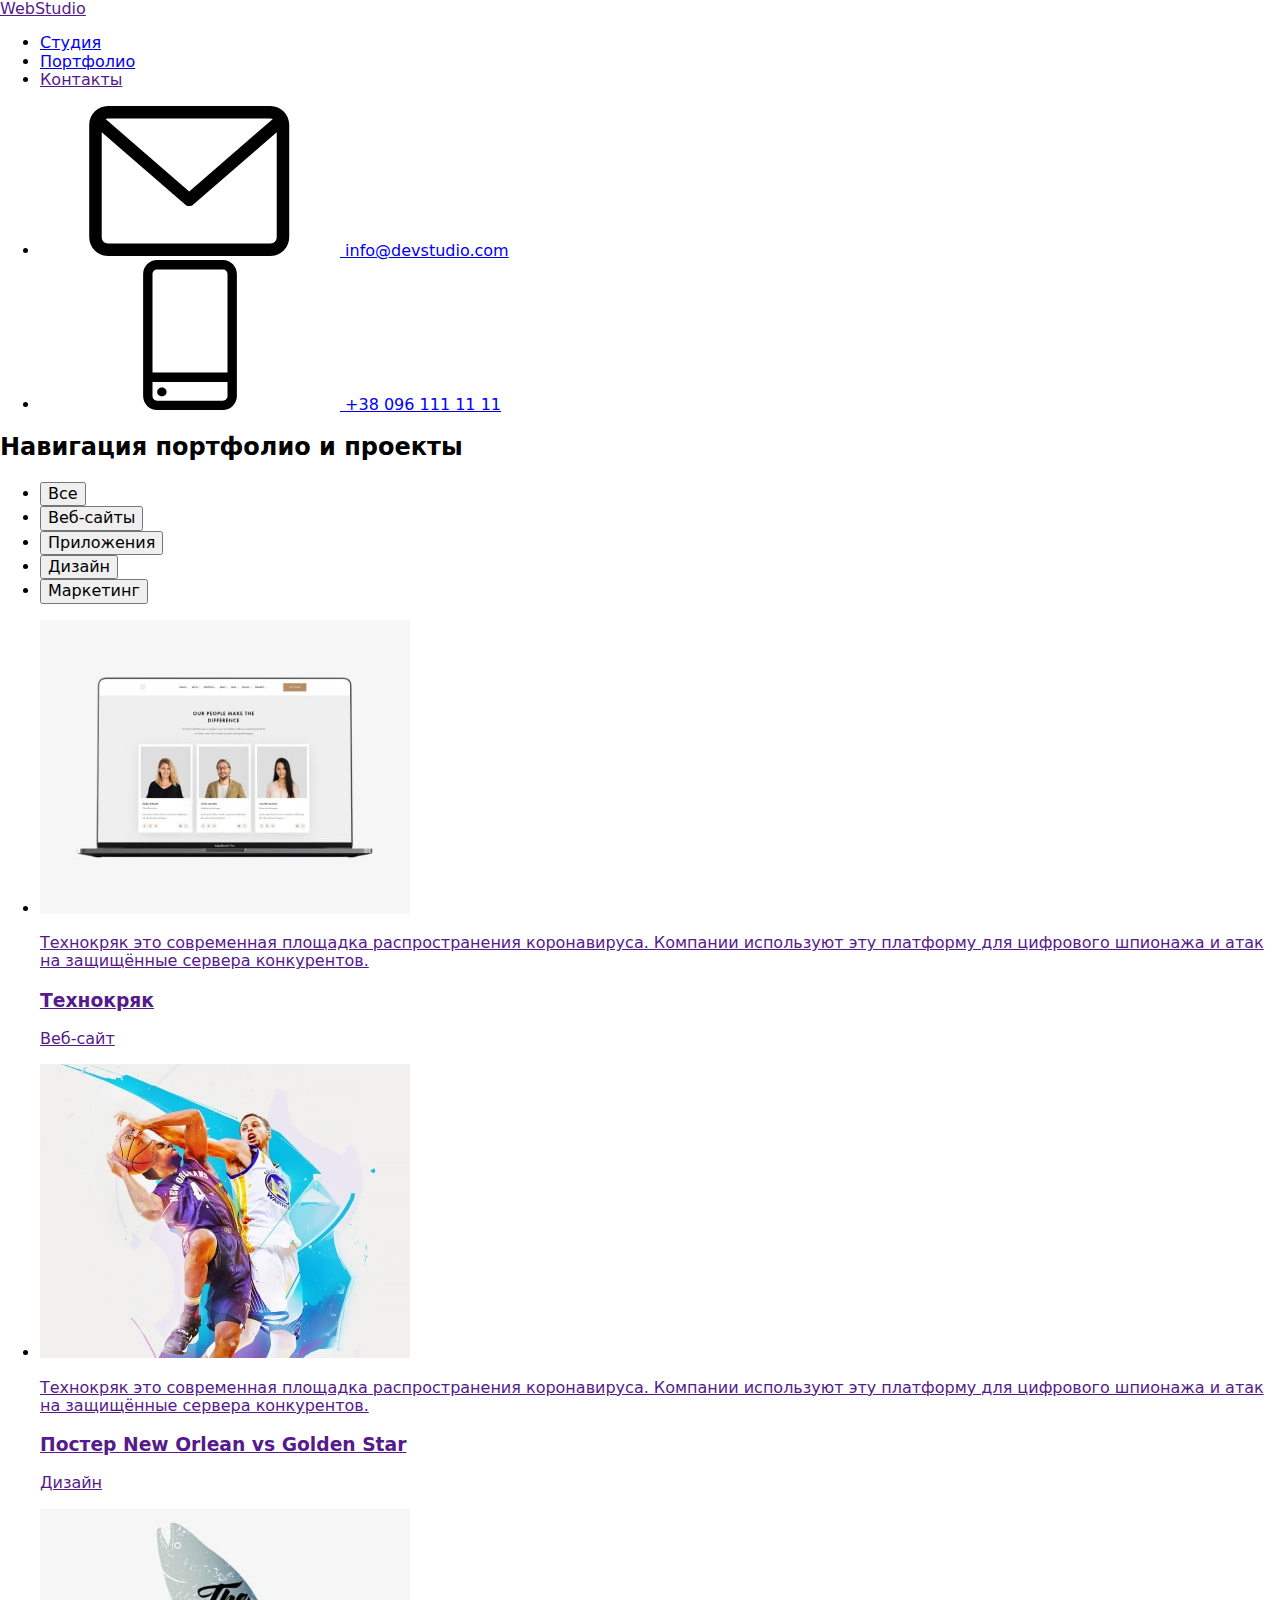
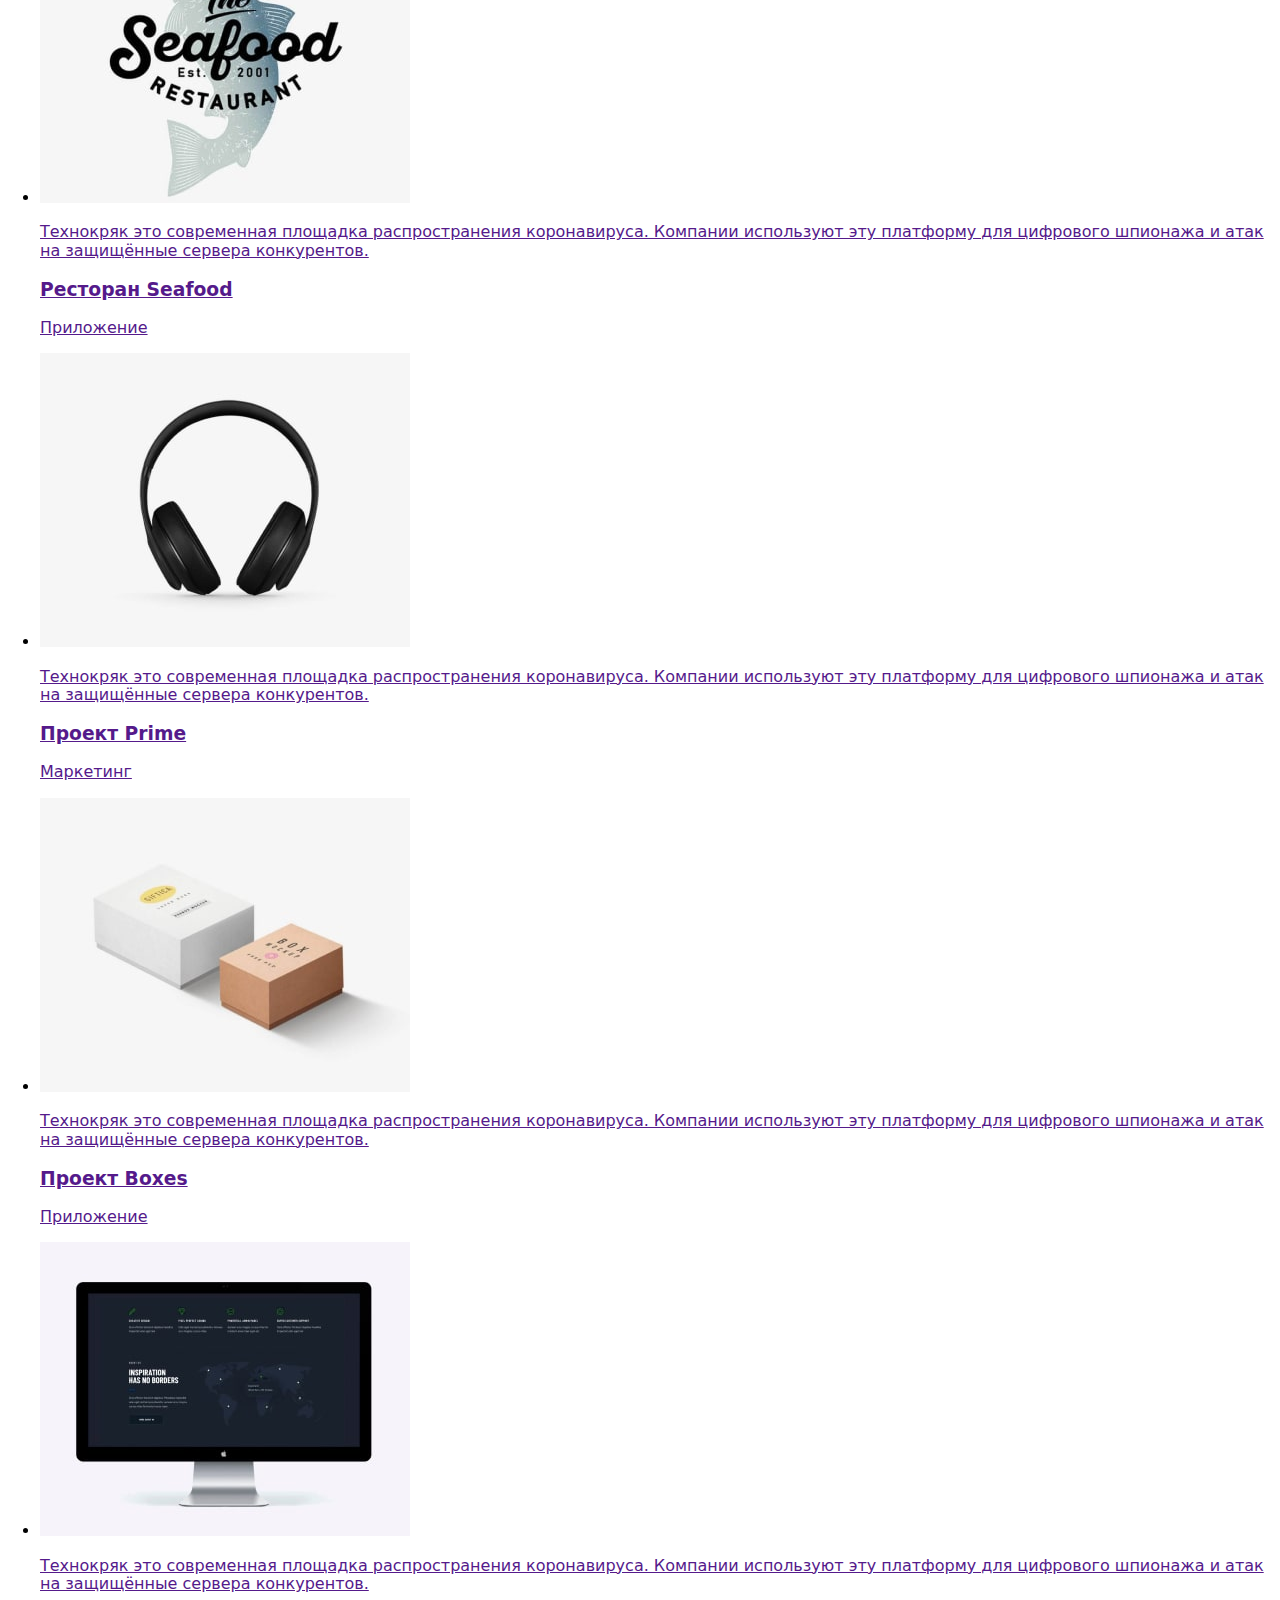
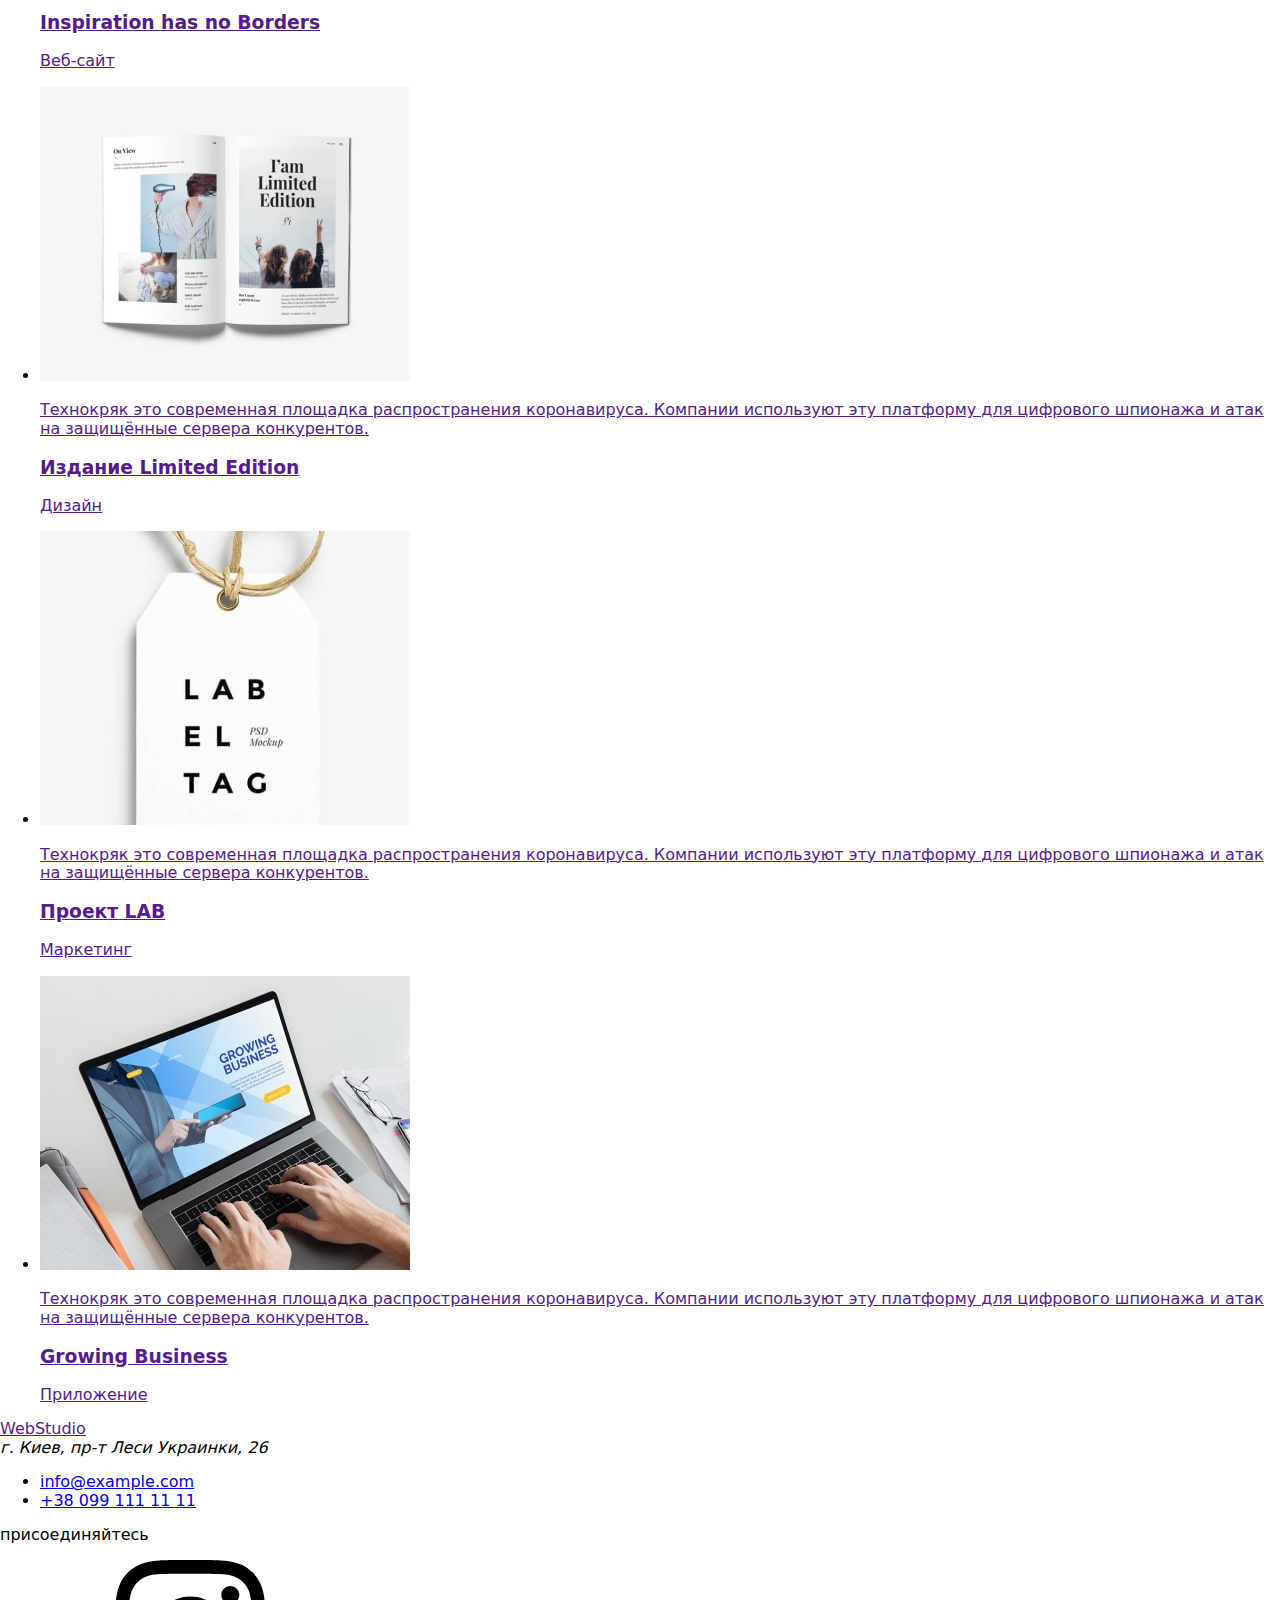
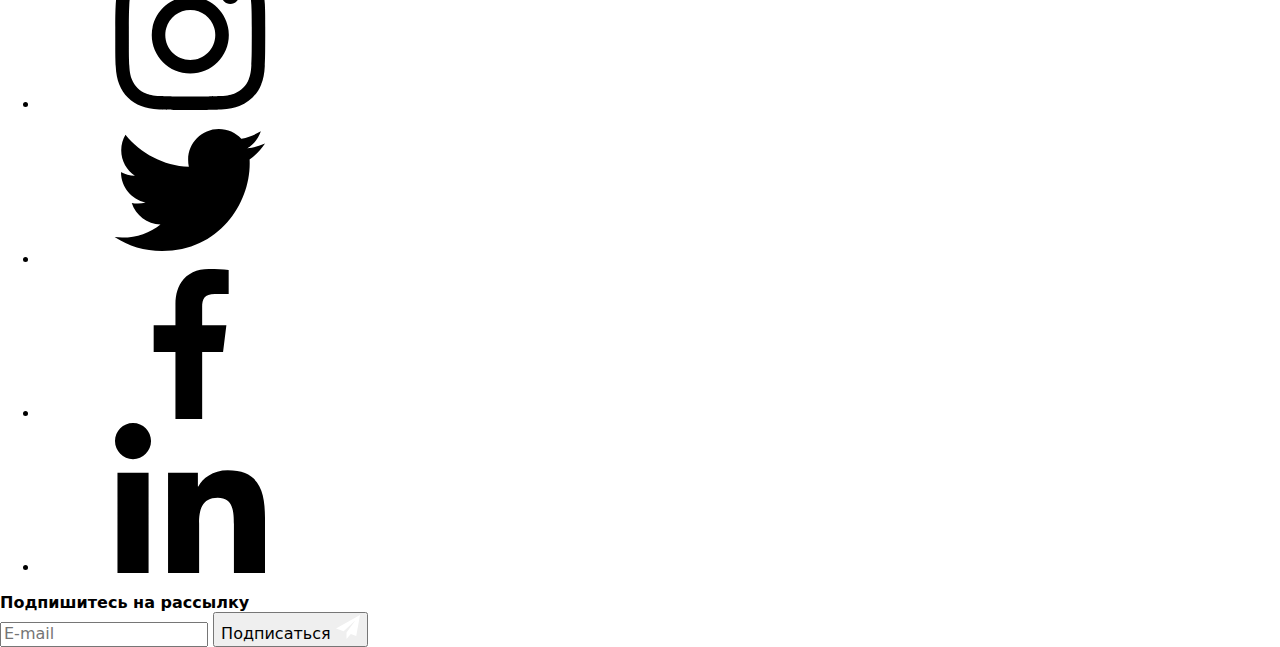
==== commit eb0b6c41: "sass hw" ====
--- a/portfolio.html
+++ b/portfolio.html
@@ -5,17 +5,18 @@
     <meta name="viewport" content="width=device-width, initial-scale=1.0" />
     <title>portfolio</title>
     <link rel="preconnect" href="https://fonts.gstatic.com" />
-    <link
+    <!-- <link
       rel="stylesheet"
       href="https://cdnjs.cloudflare.com/ajax/libs/modern-normalize/1.0.0/modern-normalize.css"
       integrity="sha512-Zx6MlUMKSVJoQ+83OwhdILe8cSEsCzfqThJd7J/VA2UrK6Ctj85p+xzqfyuNXE5B1k25uUdmJ2OzItbBy9GHAQ=="
       crossorigin="anonymous"
-    />
+    /> -->
     <link
       href="https://fonts.googleapis.com/css2?family=Raleway:wght@700&family=Roboto:wght@400;500;700;900&display=swap"
       rel="stylesheet"
     />
-    <link rel="stylesheet" href="./css/styles.css" />
+    <!-- <link rel="stylesheet" href="./css/styles.css" /> -->
+    <link rel="stylesheet" href="./css/profile.min.css" />
   </head>
   <body>
     <header class="header border">
@@ -109,225 +110,224 @@
           </ul>
 
           <ul class="table-portfolio list">
-            <li class="table-element">
-              <a class="table-block" href="">
-                <div class="overlay-thumb">
+            <li class="table-portfolio__list">
+              <a class="table-portfolio__link" href="">
+                <div class="table-portfolio__overlay">
                   <img
                     src="./imagesoptimized/portfolio1-min.jpg"
                     alt="our people"
                     width="370"
                   />
-
-                  <div class="overlay-transform">
-                    <p class="overlay-text">
-                      Технокряк это современная площадка распространения
-                      коронавируса. Компании используют эту платформу для
-                      цифрового шпионажа и атак на защищённые сервера
-                      конкурентов.
-                    </p>
-                  </div>
-                </div>
-                <div class="card-content">
+                  <div class="table-portfolio__overlay--transformed">
+                    <p class="table-portfolio__overlay--text">
+                      Технокряк это современная площадка распространения
+                      коронавируса. Компании используют эту платформу для
+                      цифрового шпионажа и атак на защищённые сервера
+                      конкурентов.
+                    </p>
+                  </div>
+                </div>
+                <div class="table-portfolio__content">
                   <h3 class="list__title--third projects">Технокряк</h3>
-                  <p class="filter-name">Веб-сайт</p>
-                </div>
-              </a>
-            </li>
-            <li class="table-element">
-              <a class="table-block" href="">
-                <div class="overlay-thumb">
+                  <p class="table-portfolio__application">Веб-сайт</p>
+                </div>
+              </a>
+            </li>
+
+            <li class="table-portfolio__list">
+              <a class="table-portfolio__link" href="">
+                <div class="table-portfolio__overlay">
                   <img
                     src="./imagesoptimized/portfolio2-min.jpg"
                     alt="Orlean vs Golden Star"
                     width="370"
                   />
-                  <div class="overlay-transform">
-                    <p class="overlay-text">
-                      Технокряк это современная площадка распространения
-                      коронавируса. Компании используют эту платформу для
-                      цифрового шпионажа и атак на защищённые сервера
-                      конкурентов.
-                    </p>
-                  </div>
-                </div>
-
-                <div class="card-content">
+                  <div class="table-portfolio__overlay--transformed">
+                    <p class="table-portfolio__overlay--text">
+                      Технокряк это современная площадка распространения
+                      коронавируса. Компании используют эту платформу для
+                      цифрового шпионажа и атак на защищённые сервера
+                      конкурентов.
+                    </p>
+                  </div>
+                </div>
+                <div class="table-portfolio__content">
                   <h3 class="list__title--third projects">
                     Постер New Orlean vs Golden Star
                   </h3>
-                  <p class="filter-name">Дизайн</p>
-                </div>
-              </a>
-            </li>
-            <li class="table-element">
-              <a class="table-block" href="">
-                <div class="overlay-thumb">
+                  <p class="table-portfolio__application">Дизайн</p>
+                </div>
+              </a>
+            </li>
+
+            <li class="table-portfolio__list">
+              <a class="table-portfolio__link" href="">
+                <div class="table-portfolio__overlay">
                   <img
                     src="./imagesoptimized/portfolio3-min.jpg"
                     alt="Ресторан Seafood"
                     width="370"
                   />
-                  <div class="overlay-transform">
-                    <p class="overlay-text">
-                      Технокряк это современная площадка распространения
-                      коронавируса. Компании используют эту платформу для
-                      цифрового шпионажа и атак на защищённые сервера
-                      конкурентов.
-                    </p>
-                  </div>
-                </div>
-
-                <div class="card-content">
+                  <div class="table-portfolio__overlay--transformed">
+                    <p class="table-portfolio__overlay--text">
+                      Технокряк это современная площадка распространения
+                      коронавируса. Компании используют эту платформу для
+                      цифрового шпионажа и атак на защищённые сервера
+                      конкурентов.
+                    </p>
+                  </div>
+                </div>
+                <div class="table-portfolio__content">
                   <h3 class="list__title--third projects">Ресторан Seafood</h3>
-                  <p class="filter-name">Приложение</p>
-                </div>
-              </a>
-            </li>
-            <li class="table-element">
-              <a class="table-block" href="">
-                <div class="overlay-thumb">
+                  <p class="table-portfolio__application">Приложение</p>
+                </div>
+              </a>
+            </li>
+
+            <li class="table-portfolio__list">
+              <a class="table-portfolio__link" href="">
+                <div class="table-portfolio__overlay">
                   <img
                     src="./imagesoptimized/portfolio4-min.jpg"
                     alt="Наушники"
                     width="370"
                   />
-                  <div class="overlay-transform">
-                    <p class="overlay-text">
-                      Технокряк это современная площадка распространения
-                      коронавируса. Компании используют эту платформу для
-                      цифрового шпионажа и атак на защищённые сервера
-                      конкурентов.
-                    </p>
-                  </div>
-                </div>
-
-                <div class="card-content">
+                  <div class="table-portfolio__overlay--transformed">
+                    <p class="table-portfolio__overlay--text">
+                      Технокряк это современная площадка распространения
+                      коронавируса. Компании используют эту платформу для
+                      цифрового шпионажа и атак на защищённые сервера
+                      конкурентов.
+                    </p>
+                  </div>
+                </div>
+                <div class="table-portfolio__content">
                   <h3 class="list__title--third projects">Проект Prime</h3>
-                  <p class="filter-name">Маркетинг</p>
-                </div>
-              </a>
-            </li>
-            <li class="table-element">
-              <a class="table-block" href="">
-                <div class="overlay-thumb">
+                  <p class="table-portfolio__application">Маркетинг</p>
+                </div>
+              </a>
+            </li>
+
+            <li class="table-portfolio__list">
+              <a class="table-portfolio__link" href="">
+                <div class="table-portfolio__overlay">
                   <img
                     src="./imagesoptimized/portfolio5-min.jpg"
                     alt="две коробки"
                     width="370"
                   />
-                  <div class="overlay-transform">
-                    <p class="overlay-text">
-                      Технокряк это современная площадка распространения
-                      коронавируса. Компании используют эту платформу для
-                      цифрового шпионажа и атак на защищённые сервера
-                      конкурентов.
-                    </p>
-                  </div>
-                </div>
-
-                <div class="card-content">
+                  <div class="table-portfolio__overlay--transformed">
+                    <p class="table-portfolio__overlay--text">
+                      Технокряк это современная площадка распространения
+                      коронавируса. Компании используют эту платформу для
+                      цифрового шпионажа и атак на защищённые сервера
+                      конкурентов.
+                    </p>
+                  </div>
+                </div>
+                <div class="table-portfolio__content">
                   <h3 class="list__title--third projects">Проект Boxes</h3>
-                  <p class="filter-name">Приложение</p>
-                </div>
-              </a>
-            </li>
-            <li class="table-element">
-              <a class="table-block" href="">
-                <div class="overlay-thumb">
+                  <p class="table-portfolio__application">Приложение</p>
+                </div>
+              </a>
+            </li>
+
+            <li class="table-portfolio__list">
+              <a class="table-portfolio__link" href="">
+                <div class="table-portfolio__overlay">
                   <img
                     src="./imagesoptimized/portfolio6-min.jpg"
                     alt="Монитор"
                     width="370"
                   />
-                  <div class="overlay-transform">
-                    <p class="overlay-text">
-                      Технокряк это современная площадка распространения
-                      коронавируса. Компании используют эту платформу для
-                      цифрового шпионажа и атак на защищённые сервера
-                      конкурентов.
-                    </p>
-                  </div>
-                </div>
-
-                <div class="card-content">
+                  <div class="table-portfolio__overlay--transformed">
+                    <p class="table-portfolio__overlay--text">
+                      Технокряк это современная площадка распространения
+                      коронавируса. Компании используют эту платформу для
+                      цифрового шпионажа и атак на защищённые сервера
+                      конкурентов.
+                    </p>
+                  </div>
+                </div>
+                <div class="table-portfolio__content">
                   <h3 class="list__title--third projects">
                     Inspiration has no Borders
                   </h3>
-                  <p class="filter-name">Веб-сайт</p>
-                </div>
-              </a>
-            </li>
-            <li class="table-element">
-              <a class="table-block" href="">
-                <div class="overlay-thumb">
+                  <p class="table-portfolio__application">Веб-сайт</p>
+                </div>
+              </a>
+            </li>
+
+            <li class="table-portfolio__list">
+              <a class="table-portfolio__link" href="">
+                <div class="table-portfolio__overlay">
                   <img
                     src="./imagesoptimized/portfolio7-min.jpg"
                     alt="Открытая книга"
                     width="370"
                   />
-                  <div class="overlay-transform">
-                    <p class="overlay-text">
-                      Технокряк это современная площадка распространения
-                      коронавируса. Компании используют эту платформу для
-                      цифрового шпионажа и атак на защищённые сервера
-                      конкурентов.
-                    </p>
-                  </div>
-                </div>
-
-                <div class="card-content">
+                  <div class="table-portfolio__overlay--transformed">
+                    <p class="table-portfolio__overlay--text">
+                      Технокряк это современная площадка распространения
+                      коронавируса. Компании используют эту платформу для
+                      цифрового шпионажа и атак на защищённые сервера
+                      конкурентов.
+                    </p>
+                  </div>
+                </div>
+                <div class="table-portfolio__content">
                   <h3 class="list__title--third projects">
                     Издание Limited Edition
                   </h3>
-                  <p class="filter-name">Дизайн</p>
-                </div>
-              </a>
-            </li>
-            <li class="table-element">
-              <a class="table-block" href="">
-                <div class="overlay-thumb">
+                  <p class="table-portfolio__application">Дизайн</p>
+                </div>
+              </a>
+            </li>
+
+            <li class="table-portfolio__list">
+              <a class="table-portfolio__link" href="">
+                <div class="table-portfolio__overlay">
                   <img
                     src="./imagesoptimized/potrfolio8-min.jpg"
                     alt="Бирка"
                     width="370"
                   />
-                  <div class="overlay-transform">
-                    <p class="overlay-text">
-                      Технокряк это современная площадка распространения
-                      коронавируса. Компании используют эту платформу для
-                      цифрового шпионажа и атак на защищённые сервера
-                      конкурентов.
-                    </p>
-                  </div>
-                </div>
-
-                <div class="card-content">
+                  <div class="table-portfolio__overlay--transformed">
+                    <p class="table-portfolio__overlay--text">
+                      Технокряк это современная площадка распространения
+                      коронавируса. Компании используют эту платформу для
+                      цифрового шпионажа и атак на защищённые сервера
+                      конкурентов.
+                    </p>
+                  </div>
+                </div>
+                <div class="table-portfolio__content">
                   <h3 class="list__title--third projects">Проект LAB</h3>
-                  <p class="filter-name">Маркетинг</p>
-                </div>
-              </a>
-            </li>
-            <li class="table-element">
-              <a class="table-block" href="">
-                <div class="overlay-thumb">
+                  <p class="table-portfolio__application">Маркетинг</p>
+                </div>
+              </a>
+            </li>
+
+            <li class="table-portfolio__list">
+              <a class="table-portfolio__link" href="">
+                <div class="table-portfolio__overlay">
                   <img
                     src="./imagesoptimized/portfolio9-min.jpg"
                     alt="Ноутбук"
                     width="370"
                   />
-                  <div class="overlay-transform">
-                    <p class="overlay-text">
-                      Технокряк это современная площадка распространения
-                      коронавируса. Компании используют эту платформу для
-                      цифрового шпионажа и атак на защищённые сервера
-                      конкурентов.
-                    </p>
-                  </div>
-                </div>
-
-                <div class="card-content">
+                  <div class="table-portfolio__overlay--transformed">
+                    <p class="table-portfolio__overlay--text">
+                      Технокряк это современная площадка распространения
+                      коронавируса. Компании используют эту платформу для
+                      цифрового шпионажа и атак на защищённые сервера
+                      конкурентов.
+                    </p>
+                  </div>
+                </div>
+                <div class="table-portfolio__content">
                   <h3 class="list__title--third projects">Growing Business</h3>
-                  <p class="filter-name">Приложение</p>
+                  <p class="table-portfolio__application">Приложение</p>
                 </div>
               </a>
             </li>
--- a/css/styles.css
+++ b/css/styles.css
@@ -1,13 +1,3 @@
-/* ++цвет основного текста  #212121; */
-/* ++вторичный текст серый <p>, мейл+тел #757575; */
-/*++ адрес прозрачность rgba(255, 255, 255, 0.6); */
-/* ++цвет основной надписи белый H1  #FFFFFF; */
-/* ++ акцент голубой #2196F3; */
-/* ++ вторичный темно-серый background  #2F303A; */
-/*  ++вторичный белый background (шапка) #FFFFFF; */
-/*  вторичный почти белый background #F5F4FA; */
-/*  ++основной background  бело-серый #E5E5E5; */
-
 :root {
   --primary-text-color: #212121;
   --secondary-text-color: #757575;
@@ -179,11 +169,11 @@
   align-items: center;
 }
 
-.header-contacts .header-contacts__items {
+.header-contacts__items {
   margin-right: 50px;
 }
 
-.header-contacts .header-contacts__items:last-child {
+.header-contacts__items:last-child {
   margin-right: 0;
 }
 
@@ -921,7 +911,7 @@
   margin-bottom: 4px;
 }
 
-.list .filter-name {
+.table-portfolio__application {
   margin-top: 0;
   margin-bottom: 0px;
 
@@ -937,34 +927,34 @@
   flex-wrap: wrap;
 }
 
-.table-block {
+.table-portfolio__link {
   display: block;
   transition-property: box-shadow;
   transition-duration: 250ms;
   transition-timing-function: var(--timing-function);
 }
 
-.table-block:hover,
-.table-block:focus {
+.table-portfolio__link:hover,
+.table-portfolio__link:focus {
   box-shadow: 0px 1px 1px rgba(0, 0, 0, 0.12), 0px 4px 4px rgba(0, 0, 0, 0.06),
     1px 4px 6px rgba(0, 0, 0, 0.16);
 }
 
-.table-element {
+.table-portfolio__list {
   width: calc((100% - 60px) / 3);
   margin-bottom: 30px;
   margin-right: 30px;
 }
 
-.table-element:nth-child(3n) {
+.table-portfolio__list:nth-child(3n) {
   margin-right: 0;
 }
 
-.table-element:nth-last-child(-n + 3) {
+.table-portfolio__list:nth-last-child(-n + 3) {
   margin-bottom: 0;
 }
 
-.card-content {
+.table-portfolio__content {
   padding: 20px 24px;
   height: 110px;
   border-right: 1px solid var(--portfolio-border);
@@ -973,12 +963,12 @@
 }
 
 /* Портфолио оверлей */
-.overlay-thumb {
+.table-portfolio__overlay {
   position: relative;
   overflow: hidden;
 }
 
-.overlay-text {
+.table-portfolio__overlay--text {
   position: absolute;
   top: 50%;
   left: 50%;
@@ -993,7 +983,7 @@
   color: var(--white-hero-color);
 }
 
-.overlay-transform {
+.table-portfolio__overlay--transformed {
   position: absolute;
   width: 100%;
   height: 100%;
@@ -1007,8 +997,8 @@
   transition-timing-function: var(--timing-function);
 }
 
-.table-block:hover .overlay-transform,
-.table-block:focus .overlay-transform {
+.table-portfolio__link:hover .table-portfolio__overlay--transformed,
+.table-portfolio__link:focus .table-portfolio__overlay--transformed {
   transform: translateY(-100%);
 }
 
--- a/css/profile.min.css
+++ b/css/profile.min.css
@@ -0,0 +1,3 @@
+/*! modern-normalize v1.0.0 | MIT License | https://github.com/sindresorhus/modern-normalize */*,*::before,*::after{-webkit-box-sizing:border-box;box-sizing:border-box}:root{-moz-tab-size:4;-o-tab-size:4;tab-size:4}html{line-height:1.15;-webkit-text-size-adjust:100%}body{margin:0}body{font-family:system-ui,-apple-system,"Segoe UI",Roboto,Helvetica,Arial,sans-serif,"Apple Color Emoji","Segoe UI Emoji"}hr{height:0;color:inherit}abbr[title]{-webkit-text-decoration:underline dotted;text-decoration:underline dotted}b,strong{font-weight:bolder}code,kbd,samp,pre{font-family:ui-monospace, SFMono-Regular, Consolas, 'Liberation Mono', Menlo,+ monospace;font-size:1em}small{font-size:80%}sub,sup{font-size:75%;line-height:0;position:relative;vertical-align:baseline}sub{bottom:-0.25em}sup{top:-0.5em}table{text-indent:0;border-color:inherit}button,input,optgroup,select,textarea{font-family:inherit;font-size:100%;line-height:1.15;margin:0}button,select{text-transform:none}button,[type='button'],[type='reset'],[type='submit']{-webkit-appearance:button}::-moz-focus-inner{border-style:none;padding:0}:-moz-focusring{outline:1px dotted ButtonText}:-moz-ui-invalid{box-shadow:none}legend{padding:0}progress{vertical-align:baseline}::-webkit-inner-spin-button,::-webkit-outer-spin-button{height:auto}[type='search']{-webkit-appearance:textfield;outline-offset:-2px}::-webkit-search-decoration{-webkit-appearance:none}::-webkit-file-upload-button{-webkit-appearance:button;font:inherit}summary{display:list-item}
+/*# sourceMappingURL=profile.min.css.map */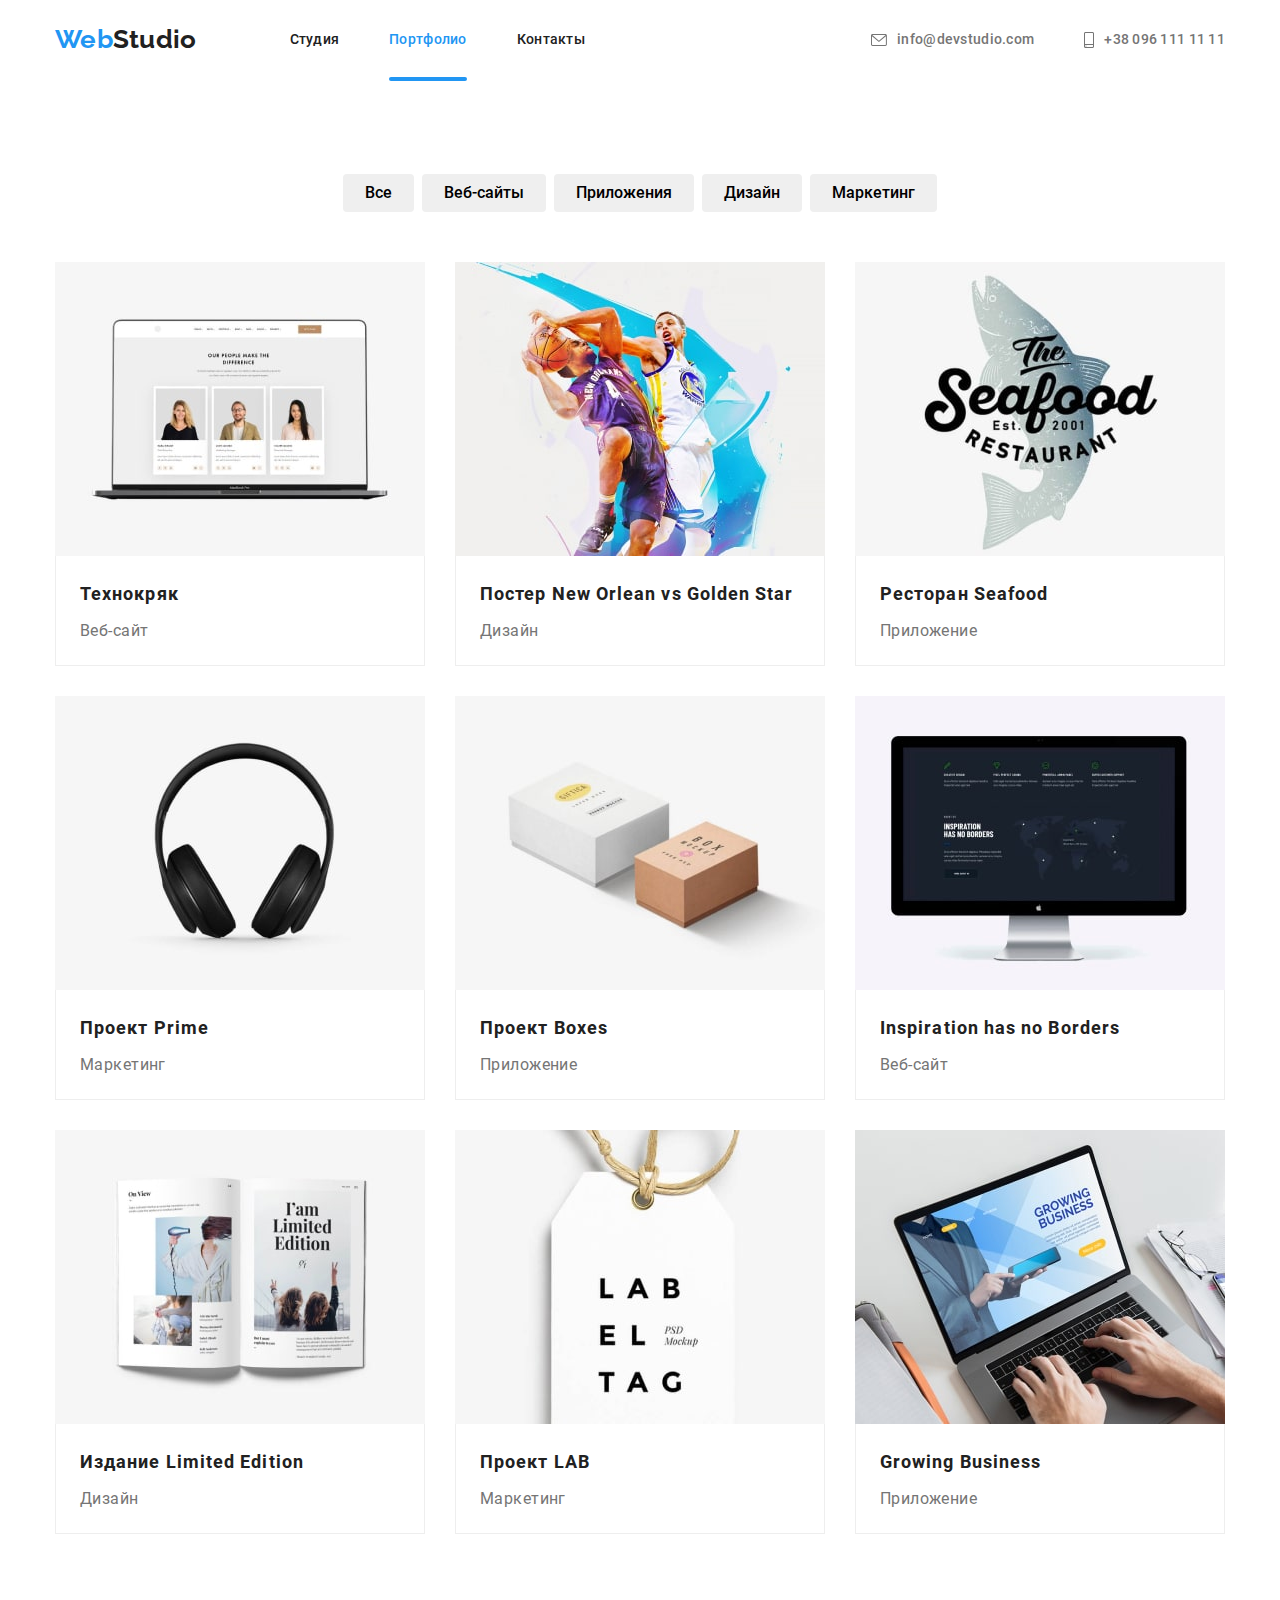
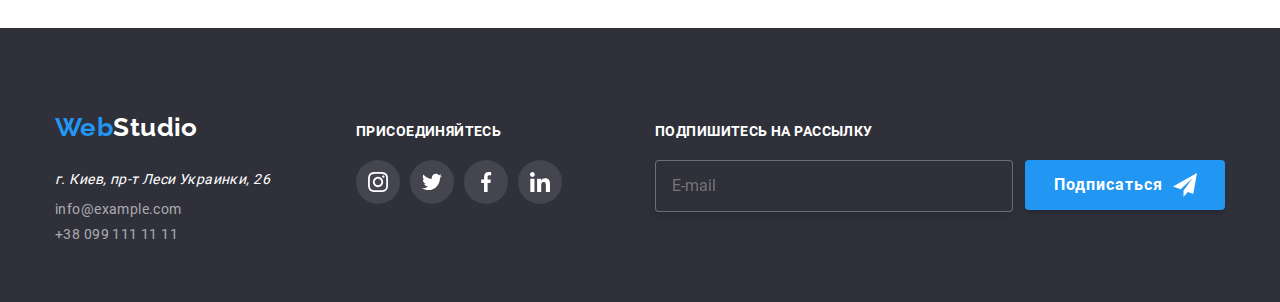
==== commit 765bc525: "hw-finish" ====
--- a/portfolio.html
+++ b/portfolio.html
@@ -4,18 +4,11 @@
     <meta charset="UTF-8" />
     <meta name="viewport" content="width=device-width, initial-scale=1.0" />
     <title>portfolio</title>
-    <link rel="preconnect" href="https://fonts.gstatic.com" />
-    <!-- <link
-      rel="stylesheet"
-      href="https://cdnjs.cloudflare.com/ajax/libs/modern-normalize/1.0.0/modern-normalize.css"
-      integrity="sha512-Zx6MlUMKSVJoQ+83OwhdILe8cSEsCzfqThJd7J/VA2UrK6Ctj85p+xzqfyuNXE5B1k25uUdmJ2OzItbBy9GHAQ=="
-      crossorigin="anonymous"
-    /> -->
+    <!-- <link rel="preconnect" href="https://fonts.gstatic.com" />
     <link
       href="https://fonts.googleapis.com/css2?family=Raleway:wght@700&family=Roboto:wght@400;500;700;900&display=swap"
       rel="stylesheet"
-    />
-    <!-- <link rel="stylesheet" href="./css/styles.css" /> -->
+    /> -->
     <link rel="stylesheet" href="./css/profile.min.css" />
   </head>
   <body>
--- a/css/profile.min.css
+++ b/css/profile.min.css
@@ -1,3 +1,3 @@
 /*! modern-normalize v1.0.0 | MIT License | https://github.com/sindresorhus/modern-normalize */*,*::before,*::after{-webkit-box-sizing:border-box;box-sizing:border-box}:root{-moz-tab-size:4;-o-tab-size:4;tab-size:4}html{line-height:1.15;-webkit-text-size-adjust:100%}body{margin:0}body{font-family:system-ui,-apple-system,"Segoe UI",Roboto,Helvetica,Arial,sans-serif,"Apple Color Emoji","Segoe UI Emoji"}hr{height:0;color:inherit}abbr[title]{-webkit-text-decoration:underline dotted;text-decoration:underline dotted}b,strong{font-weight:bolder}code,kbd,samp,pre{font-family:ui-monospace, SFMono-Regular, Consolas, 'Liberation Mono', Menlo,- monospace;font-size:1em}small{font-size:80%}sub,sup{font-size:75%;line-height:0;position:relative;vertical-align:baseline}sub{bottom:-0.25em}sup{top:-0.5em}table{text-indent:0;border-color:inherit}button,input,optgroup,select,textarea{font-family:inherit;font-size:100%;line-height:1.15;margin:0}button,select{text-transform:none}button,[type='button'],[type='reset'],[type='submit']{-webkit-appearance:button}::-moz-focus-inner{border-style:none;padding:0}:-moz-focusring{outline:1px dotted ButtonText}:-moz-ui-invalid{box-shadow:none}legend{padding:0}progress{vertical-align:baseline}::-webkit-inner-spin-button,::-webkit-outer-spin-button{height:auto}[type='search']{-webkit-appearance:textfield;outline-offset:-2px}::-webkit-search-decoration{-webkit-appearance:none}::-webkit-file-upload-button{-webkit-appearance:button;font:inherit}summary{display:list-item}
+ monospace;font-size:1em}small{font-size:80%}sub,sup{font-size:75%;line-height:0;position:relative;vertical-align:baseline}sub{bottom:-0.25em}sup{top:-0.5em}table{text-indent:0;border-color:inherit}button,input,optgroup,select,textarea{font-family:inherit;font-size:100%;line-height:1.15;margin:0}button,select{text-transform:none}button,[type='button'],[type='reset'],[type='submit']{-webkit-appearance:button}::-moz-focus-inner{border-style:none;padding:0}:-moz-focusring{outline:1px dotted ButtonText}:-moz-ui-invalid{box-shadow:none}legend{padding:0}progress{vertical-align:baseline}::-webkit-inner-spin-button,::-webkit-outer-spin-button{height:auto}[type='search']{-webkit-appearance:textfield;outline-offset:-2px}::-webkit-search-decoration{-webkit-appearance:none}::-webkit-file-upload-button{-webkit-appearance:button;font:inherit}summary{display:list-item}body{background-color:#fff}body{color:#212121}body{font-family:Roboto, sans-serif}body{letter-spacing:0.03em}body{font-weight:normal}body{font-size:14px}img{display:block;max-width:100%;height:auto}.logo,.link,.site-nav__link,.header-contacts__address,.footer__link--transition,.table-portfolio__link{text-decoration:none}.list{list-style:none;padding:0;margin:0}.container{margin-left:auto;margin-right:auto;width:1200px;padding-left:15px;padding-right:15px}.is-hidden{position:absolute;clip:rect(0 0 0 0);width:1px;height:1px;margin:-1px}.section{padding-top:94px;padding-bottom:94px}@font-face{font-family:'Roboto';font-style:normal;font-weight:400;src:local(""),url("../fonts/roboto-v20-latin_cyrillic-regular.woff2") format("woff2"),url("../fonts/roboto-v20-latin_cyrillic-regular.woff") format("woff")}@font-face{font-family:'Roboto';font-style:normal;font-weight:500;src:local(""),url("../fonts/roboto-v20-latin_cyrillic-500.woff2") format("woff2"),url("../fonts/roboto-v20-latin_cyrillic-500.woff") format("woff")}@font-face{font-family:'Roboto';font-style:normal;font-weight:700;src:local(""),url("../fonts/roboto-v20-latin_cyrillic-700.woff2") format("woff2"),url("../fonts/roboto-v20-latin_cyrillic-700.woff") format("woff")}@font-face{font-family:'Roboto';font-style:normal;font-weight:900;src:local(""),url("../fonts/roboto-v20-latin_cyrillic-900.woff2") format("woff2"),url("../fonts/roboto-v20-latin_cyrillic-900.woff") format("woff")}@font-face{font-family:'Raleway';font-style:normal;font-weight:700;src:local(""),url("../fonts/raleway-v18-latin_cyrillic-700.woff2") format("woff2"),url("../fonts/raleway-v18-latin_cyrillic-700.woff") format("woff")}.logo{color:#2196f3;font-family:Raleway, sans-serif;font-weight:bold;font-size:26px;line-height:1.19;display:inline-block}.common-line{display:-webkit-box;display:-ms-flexbox;display:flex;-webkit-box-align:center;-ms-flex-align:center;align-items:center}.line,.site-nav{display:-webkit-box;display:-ms-flexbox;display:flex;font-weight:500;font-size:14px;line-height:1.14;letter-spacing:0.02em}.site-nav{margin-left:93px}.logo{display:block;padding-top:24px;padding-bottom:25px}.logo__studio,.site-nav__link{color:#212121}.site-nav__items{margin-right:50px}.site-nav__items:last-child{margin-right:0}.site-nav__items--positioned{position:relative}.site-nav__link,.header-contacts__address{padding-top:32px;padding-bottom:32px;display:block;font-weight:500;line-height:1.14;letter-spacing:0.02em}.site-nav__link--active,.header-contacts__address--active{-webkit-transition-property:color;transition-property:color;-webkit-transition-duration:250ms;transition-duration:250ms;-webkit-transition-timing-function:cubic-bezier(0.4, 0, 0.2, 1);transition-timing-function:cubic-bezier(0.4, 0, 0.2, 1)}.site-nav__link--active:hover,.site-nav__link--active:focus,.header-contacts__address--active:hover,.header-contacts__address--active:focus{color:#2196f3}.site-nav__link--underlined{color:#2196f3}.site-nav__link--underlined::after{content:'';position:absolute;left:0;bottom:-1px;display:block;width:100%;height:4px;border-radius:2px;background-color:#2196f3;opacity:1;-webkit-transition-property:opacity;transition-property:opacity;-webkit-transition-duration:250ms;transition-duration:250ms;-webkit-transition-timing-function:cubic-bezier(0.4, 0, 0.2, 1);transition-timing-function:cubic-bezier(0.4, 0, 0.2, 1)}.header-contacts{display:-webkit-box;display:-ms-flexbox;display:flex;-webkit-box-align:center;-ms-flex-align:center;align-items:center;margin-left:auto}.header-contacts__items{margin-right:50px}.header-contacts__items:last-child{margin-right:0}.header-contacts__address{display:-webkit-box;display:-ms-flexbox;display:flex;-webkit-box-align:center;-ms-flex-align:center;align-items:center;color:#757575}.header-contacts__address--active{-webkit-transition-property:color;transition-property:color;-webkit-transition-duration:250ms;transition-duration:250ms;-webkit-transition-timing-function:cubic-bezier(0.4, 0, 0.2, 1);transition-timing-function:cubic-bezier(0.4, 0, 0.2, 1)}.header-contacts__address--active:hover,.header-contacts__address--active:focus{color:#2196f3}.envelope-icon{height:12px;width:16px;margin-right:10px;fill:currentColor}.amartphone-icon{height:16px;width:10px;margin-right:10px;fill:currentColor}.footer{background-color:#2f303a;padding-top:60px;padding-bottom:60px}.footer__baseline{display:-webkit-box;display:-ms-flexbox;display:flex;-webkit-box-align:baseline;-ms-flex-align:baseline;align-items:baseline;width:100%;padding:0;margin:0}.footer__address{margin-right:70px;width:231px}.logo__studio--white{color:#fff}.footer__address--physical{display:block;color:#fff;line-height:1.71;margin-bottom:9px}.footer__address--virtual{margin-bottom:9px}.footer__address--virtual:last-child{margin-bottom:0}.footer__link--transition{color:rgba(255,255,255,0.6);-webkit-transition-property:color;transition-property:color;-webkit-transition-duration:250ms;transition-duration:250ms;-webkit-transition-timing-function:cubic-bezier(0.4, 0, 0.2, 1);transition-timing-function:cubic-bezier(0.4, 0, 0.2, 1)}.footer__link--transition:hover,.footer__link--transition:focus{color:#2196f3}.footer__join{margin-right:93px}.footer__join--appeal{margin:0 0 20px 0;font-weight:bold;font-size:14px;line-height:1.14;color:#fff;text-transform:uppercase}.footer__networklist{display:-webkit-box;display:-ms-flexbox;display:flex;padding:0;margin:0;list-style:none}.footer__networklist--positioning{margin-right:10px}.footer__networklist--positioning:last-child{margin-right:0}.footer__networklist--centering{display:-webkit-box;display:-ms-flexbox;display:flex;-webkit-box-align:center;-ms-flex-align:center;align-items:center;-webkit-box-pack:center;-ms-flex-pack:center;justify-content:center;max-width:100%;width:44px;height:44px;border-radius:50%;fill:#fff;background:rgba(255,255,255,0.1);-webkit-transition-property:background-color;transition-property:background-color;-webkit-transition-duration:250ms;transition-duration:250ms;-webkit-transition-timing-function:cubic-bezier(0.4, 0, 0.2, 1);transition-timing-function:cubic-bezier(0.4, 0, 0.2, 1)}.footer__networklist--centering:hover,.footer__networklist--centering:focus{background-color:#2196f3}.footer__iconnetwork{width:20px;height:20px}.footer__mailing{width:570px;height:100%}.footer__mailing--appeal{margin:0 0 20px 0}.footer__mailing--centering{display:-webkit-box;display:-ms-flexbox;display:flex;margin-top:20px}.footer__mailing--appeal{margin:0 0 20px 0;font-weight:bold;font-size:14px;line-height:1.14;color:#fff;text-transform:uppercase}.footer__form{padding:15px 0 15px 16px;margin-right:12px;width:358px;font-weight:normal;font-size:16px;line-height:1.25;-webkit-box-align:center;-ms-flex-align:center;align-items:center;color:rgba(255,255,255,0.6);background-color:#2f303a;border:1px solid rgba(255,255,255,0.3);-webkit-filter:drop-shadow(0px 4px 4px rgba(0,0,0,0.15));filter:drop-shadow(0px 4px 4px rgba(0,0,0,0.15));border-radius:4px}.footer__button{display:-webkit-box;display:-ms-flexbox;display:flex;-webkit-box-pack:center;-ms-flex-pack:center;justify-content:center;padding-top:10px;padding-bottom:10px;padding-left:29px;padding-right:28px;width:200px;height:50px;font-weight:bold;font-size:16px;line-height:1.87;-webkit-box-align:center;-ms-flex-align:center;align-items:center;text-align:center;letter-spacing:0.06em;background-color:#2196f3;color:#fff;-webkit-box-shadow:0px 4px 4px rgba(0,0,0,0.15);box-shadow:0px 4px 4px rgba(0,0,0,0.15);border-radius:4px;cursor:pointer;border-style:none;outline:none}.footer__iconmailing{margin-left:10px}.section-title{margin-top:0;margin-bottom:50px;font-weight:bold;font-size:36px;line-height:1.16;text-align:center}.filter-portfolio{display:-webkit-box;display:-ms-flexbox;display:flex;margin-bottom:50px;-webkit-box-pack:center;-ms-flex-pack:center;justify-content:center}.filter-portfolio__list{margin-right:8px}.filter-portfolio__list:last-child{margin-right:0}.filter-portfolio__button{font-weight:500;font-size:16px;line-height:1.62;text-align:center;border-radius:4px;padding:6px 22px;cursor:pointer;border-style:none;outline:none;-webkit-transition-property:background-color,color;transition-property:background-color,color;-webkit-transition-duration:250ms, 250ms;transition-duration:250ms, 250ms;-webkit-transition-timing-function:cubic-bezier(0.4, 0, 0.2, 1),cubic-bezier(0.4, 0, 0.2, 1);transition-timing-function:cubic-bezier(0.4, 0, 0.2, 1),cubic-bezier(0.4, 0, 0.2, 1)}.filter-portfolio__button:hover,.filter-portfolio__button:focus{background-color:#2196f3;color:#fff;-webkit-box-shadow:0px 3px 1px rgba(0,0,0,0.1),0px 1px 2px rgba(0,0,0,0.08),0px 2px 2px rgba(0,0,0,0.12);box-shadow:0px 3px 1px rgba(0,0,0,0.1),0px 1px 2px rgba(0,0,0,0.08),0px 2px 2px rgba(0,0,0,0.12)}.table-portfolio{display:-webkit-box;display:-ms-flexbox;display:flex;-ms-flex-wrap:wrap;flex-wrap:wrap}.table-portfolio__list{width:calc((100% - 60px) / 3);margin-bottom:30px;margin-right:30px}.table-portfolio__list:nth-child(3n){margin-right:0}.table-portfolio__list:nth-last-child(-n+3){margin-bottom:0}.table-portfolio__link{display:block;-webkit-transition-property:-webkit-box-shadow;transition-property:-webkit-box-shadow;transition-property:box-shadow;transition-property:box-shadow, -webkit-box-shadow;-webkit-transition-duration:250ms;transition-duration:250ms;-webkit-transition-timing-function:cubic-bezier(0.4, 0, 0.2, 1);transition-timing-function:cubic-bezier(0.4, 0, 0.2, 1)}.table-portfolio__link:hover,.table-portfolio__link:focus{-webkit-box-shadow:0px 1px 1px rgba(0,0,0,0.12),0px 4px 4px rgba(0,0,0,0.06),1px 4px 6px rgba(0,0,0,0.16);box-shadow:0px 1px 1px rgba(0,0,0,0.12),0px 4px 4px rgba(0,0,0,0.06),1px 4px 6px rgba(0,0,0,0.16)}.table-portfolio__link:hover .table-portfolio__overlay--transformed,.table-portfolio__link:focus .table-portfolio__overlay--transformed{-webkit-transform:translateY(-100%);transform:translateY(-100%)}.table-portfolio__overlay{position:relative;overflow:hidden}.table-portfolio__overlay--transformed{position:absolute;width:100%;height:100%;top:100%;left:0;background-color:#2196f3;-webkit-transform:translateY(0);transform:translateY(0);-webkit-transition-property:-webkit-transform;transition-property:-webkit-transform;transition-property:transform;transition-property:transform, -webkit-transform;-webkit-transition-duration:250ms;transition-duration:250ms;-webkit-transition-timing-function:cubic-bezier(0.4, 0, 0.2, 1);transition-timing-function:cubic-bezier(0.4, 0, 0.2, 1)}.table-portfolio__overlay--text{position:absolute;top:50%;left:50%;-webkit-transform:translate(-50%, -50%);transform:translate(-50%, -50%);width:100%;padding:63px 24px;margin:0;font-weight:normal;font-size:18px;line-height:1.55;color:#fff}.table-portfolio__content{padding:20px 24px;height:110px;border-right:1px solid #eee;border-bottom:1px solid #eee;border-left:1px solid #eee}.projects{margin-top:0;margin-bottom:10px;color:#212121;font-weight:bold;font-size:18px;line-height:2;letter-spacing:0.06em;text-transform:none;margin-bottom:4px}.table-portfolio__application{margin-top:0;margin-bottom:0px;font-size:16px;line-height:1.87;color:#757575}
 /*# sourceMappingURL=profile.min.css.map */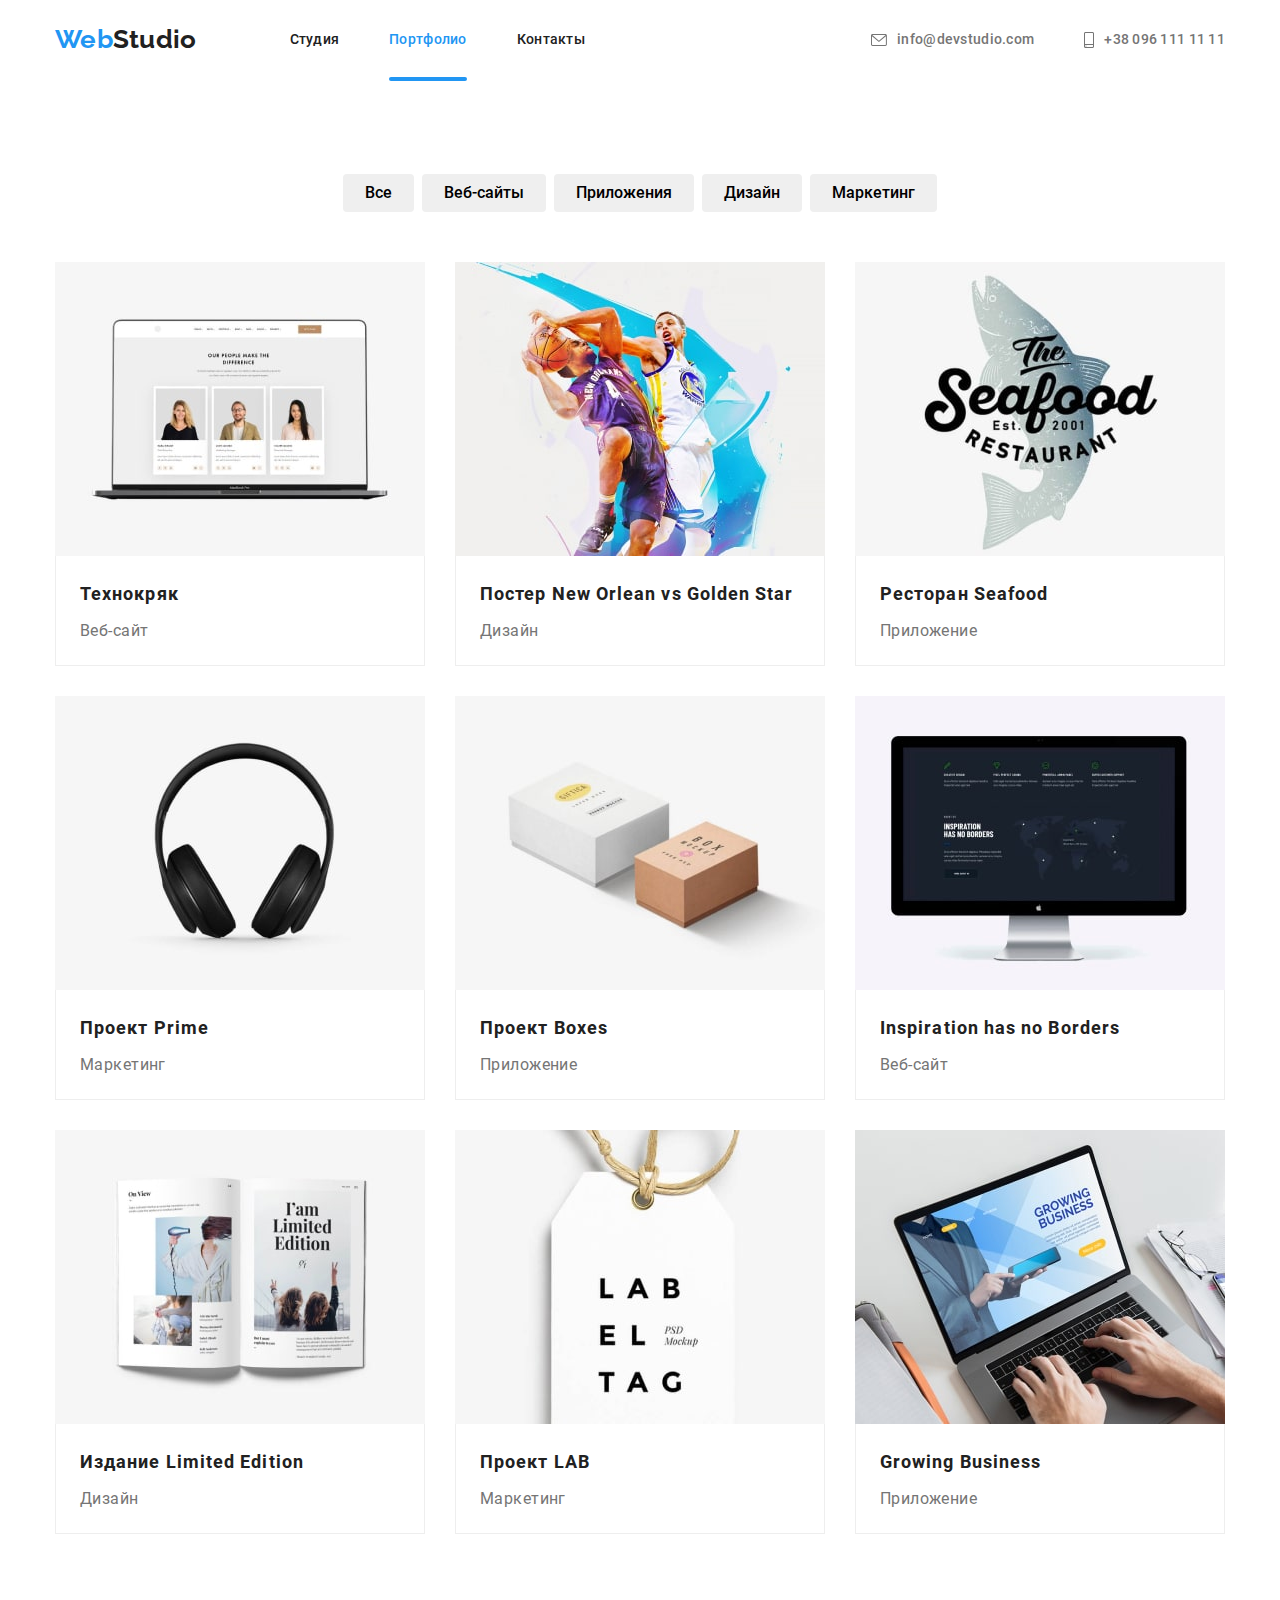
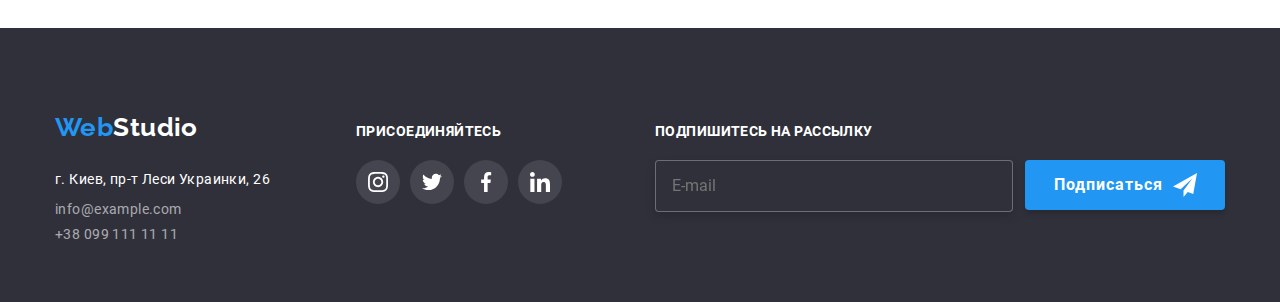
==== commit 40b3e73f: "04.02.21" ====
--- a/portfolio.html
+++ b/portfolio.html
@@ -47,7 +47,9 @@
               class="header-contacts__address header-contacts__address--active"
             >
               <svg class="envelope-icon">
-                <use href="./svgoptimized/sprite.svg#icon-envelope-hover"></use>
+                <use
+                  href="./imagesoptimized/svgoptimized/sprite.svg#icon-envelope-hover"
+                ></use>
               </svg>
               info@devstudio.com</a
             >
@@ -59,7 +61,9 @@
               class="header-contacts__address header-contacts__address--active"
             >
               <svg class="amartphone-icon">
-                <use href="./svgoptimized/sprite.svg#icon-smartphone"></use>
+                <use
+                  href="./imagesoptimized/svgoptimized/sprite.svg#icon-smartphone"
+                ></use>
               </svg>
               +38 096 111 11 11</a
             >
@@ -363,7 +367,7 @@
                 <a href="" class="footer__networklist--centering">
                   <svg class="footer__iconnetwork">
                     <use
-                      href="./svgoptimized/sprite.svg#icon-instagram-2"
+                      href="./imagesoptimized/svgoptimized/sprite.svg#icon-instagram-2"
                     ></use>
                   </svg>
                 </a>
@@ -371,21 +375,27 @@
               <li class="footer__networklist--positioning">
                 <a href="" class="footer__networklist--centering">
                   <svg class="footer__iconnetwork">
-                    <use href="./svgoptimized/sprite.svg#icon-twitter-1"></use>
+                    <use
+                      href="./imagesoptimized/svgoptimized/sprite.svg#icon-twitter-1"
+                    ></use>
                   </svg>
                 </a>
               </li>
               <li class="footer__networklist--positioning">
                 <a href="" class="footer__networklist--centering">
                   <svg class="footer__iconnetwork">
-                    <use href="./svgoptimized/sprite.svg#icon-facebook-1"></use>
+                    <use
+                      href="./imagesoptimized/svgoptimized/sprite.svg#icon-facebook-1"
+                    ></use>
                   </svg>
                 </a>
               </li>
               <li class="footer__networklist--positioning">
                 <a href="" class="footer__networklist--centering">
                   <svg class="footer__iconnetwork">
-                    <use href="./svgoptimized/sprite.svg#icon-linkedin-1"></use>
+                    <use
+                      href="./imagesoptimized/svgoptimized/sprite.svg#icon-linkedin-1"
+                    ></use>
                   </svg>
                 </a>
               </li>
@@ -404,7 +414,9 @@
               <button type="submit" class="footer__button">
                 Подписаться
                 <svg class="footer__iconmailing" width="24" height="24">
-                  <use href="./svgoptimized/sprite.svg#icon-icon-send"></use>
+                  <use
+                    href="./imagesoptimized/svgoptimized/sprite.svg#icon-icon-send"
+                  ></use>
                 </svg>
               </button>
             </div>
--- a/css/profile.min.css
+++ b/css/profile.min.css
@@ -1,3 +1,3 @@
 /*! modern-normalize v1.0.0 | MIT License | https://github.com/sindresorhus/modern-normalize */*,*::before,*::after{-webkit-box-sizing:border-box;box-sizing:border-box}:root{-moz-tab-size:4;-o-tab-size:4;tab-size:4}html{line-height:1.15;-webkit-text-size-adjust:100%}body{margin:0}body{font-family:system-ui,-apple-system,"Segoe UI",Roboto,Helvetica,Arial,sans-serif,"Apple Color Emoji","Segoe UI Emoji"}hr{height:0;color:inherit}abbr[title]{-webkit-text-decoration:underline dotted;text-decoration:underline dotted}b,strong{font-weight:bolder}code,kbd,samp,pre{font-family:ui-monospace, SFMono-Regular, Consolas, 'Liberation Mono', Menlo,- monospace;font-size:1em}small{font-size:80%}sub,sup{font-size:75%;line-height:0;position:relative;vertical-align:baseline}sub{bottom:-0.25em}sup{top:-0.5em}table{text-indent:0;border-color:inherit}button,input,optgroup,select,textarea{font-family:inherit;font-size:100%;line-height:1.15;margin:0}button,select{text-transform:none}button,[type='button'],[type='reset'],[type='submit']{-webkit-appearance:button}::-moz-focus-inner{border-style:none;padding:0}:-moz-focusring{outline:1px dotted ButtonText}:-moz-ui-invalid{box-shadow:none}legend{padding:0}progress{vertical-align:baseline}::-webkit-inner-spin-button,::-webkit-outer-spin-button{height:auto}[type='search']{-webkit-appearance:textfield;outline-offset:-2px}::-webkit-search-decoration{-webkit-appearance:none}::-webkit-file-upload-button{-webkit-appearance:button;font:inherit}summary{display:list-item}body{background-color:#fff}body{color:#212121}body{font-family:Roboto, sans-serif}body{letter-spacing:0.03em}body{font-weight:normal}body{font-size:14px}img{display:block;max-width:100%;height:auto}.logo,.link,.site-nav__link,.header-contacts__address,.footer__link--transition,.table-portfolio__link{text-decoration:none}.list{list-style:none;padding:0;margin:0}.container{margin-left:auto;margin-right:auto;width:1200px;padding-left:15px;padding-right:15px}.is-hidden{position:absolute;clip:rect(0 0 0 0);width:1px;height:1px;margin:-1px}.section{padding-top:94px;padding-bottom:94px}@font-face{font-family:'Roboto';font-style:normal;font-weight:400;src:local(""),url("../fonts/roboto-v20-latin_cyrillic-regular.woff2") format("woff2"),url("../fonts/roboto-v20-latin_cyrillic-regular.woff") format("woff")}@font-face{font-family:'Roboto';font-style:normal;font-weight:500;src:local(""),url("../fonts/roboto-v20-latin_cyrillic-500.woff2") format("woff2"),url("../fonts/roboto-v20-latin_cyrillic-500.woff") format("woff")}@font-face{font-family:'Roboto';font-style:normal;font-weight:700;src:local(""),url("../fonts/roboto-v20-latin_cyrillic-700.woff2") format("woff2"),url("../fonts/roboto-v20-latin_cyrillic-700.woff") format("woff")}@font-face{font-family:'Roboto';font-style:normal;font-weight:900;src:local(""),url("../fonts/roboto-v20-latin_cyrillic-900.woff2") format("woff2"),url("../fonts/roboto-v20-latin_cyrillic-900.woff") format("woff")}@font-face{font-family:'Raleway';font-style:normal;font-weight:700;src:local(""),url("../fonts/raleway-v18-latin_cyrillic-700.woff2") format("woff2"),url("../fonts/raleway-v18-latin_cyrillic-700.woff") format("woff")}.logo{color:#2196f3;font-family:Raleway, sans-serif;font-weight:bold;font-size:26px;line-height:1.19;display:inline-block}.common-line{display:-webkit-box;display:-ms-flexbox;display:flex;-webkit-box-align:center;-ms-flex-align:center;align-items:center}.line,.site-nav{display:-webkit-box;display:-ms-flexbox;display:flex;font-weight:500;font-size:14px;line-height:1.14;letter-spacing:0.02em}.site-nav{margin-left:93px}.logo{display:block;padding-top:24px;padding-bottom:25px}.logo__studio,.site-nav__link{color:#212121}.site-nav__items{margin-right:50px}.site-nav__items:last-child{margin-right:0}.site-nav__items--positioned{position:relative}.site-nav__link,.header-contacts__address{padding-top:32px;padding-bottom:32px;display:block;font-weight:500;line-height:1.14;letter-spacing:0.02em}.site-nav__link--active,.header-contacts__address--active{-webkit-transition-property:color;transition-property:color;-webkit-transition-duration:250ms;transition-duration:250ms;-webkit-transition-timing-function:cubic-bezier(0.4, 0, 0.2, 1);transition-timing-function:cubic-bezier(0.4, 0, 0.2, 1)}.site-nav__link--active:hover,.site-nav__link--active:focus,.header-contacts__address--active:hover,.header-contacts__address--active:focus{color:#2196f3}.site-nav__link--underlined{color:#2196f3}.site-nav__link--underlined::after{content:'';position:absolute;left:0;bottom:-1px;display:block;width:100%;height:4px;border-radius:2px;background-color:#2196f3;opacity:1;-webkit-transition-property:opacity;transition-property:opacity;-webkit-transition-duration:250ms;transition-duration:250ms;-webkit-transition-timing-function:cubic-bezier(0.4, 0, 0.2, 1);transition-timing-function:cubic-bezier(0.4, 0, 0.2, 1)}.header-contacts{display:-webkit-box;display:-ms-flexbox;display:flex;-webkit-box-align:center;-ms-flex-align:center;align-items:center;margin-left:auto}.header-contacts__items{margin-right:50px}.header-contacts__items:last-child{margin-right:0}.header-contacts__address{display:-webkit-box;display:-ms-flexbox;display:flex;-webkit-box-align:center;-ms-flex-align:center;align-items:center;color:#757575}.header-contacts__address--active{-webkit-transition-property:color;transition-property:color;-webkit-transition-duration:250ms;transition-duration:250ms;-webkit-transition-timing-function:cubic-bezier(0.4, 0, 0.2, 1);transition-timing-function:cubic-bezier(0.4, 0, 0.2, 1)}.header-contacts__address--active:hover,.header-contacts__address--active:focus{color:#2196f3}.envelope-icon{height:12px;width:16px;margin-right:10px;fill:currentColor}.amartphone-icon{height:16px;width:10px;margin-right:10px;fill:currentColor}.footer{background-color:#2f303a;padding-top:60px;padding-bottom:60px}.footer__baseline{display:-webkit-box;display:-ms-flexbox;display:flex;-webkit-box-align:baseline;-ms-flex-align:baseline;align-items:baseline;width:100%;padding:0;margin:0}.footer__address{margin-right:70px;width:231px}.logo__studio--white{color:#fff}.footer__address--physical{display:block;color:#fff;line-height:1.71;margin-bottom:9px}.footer__address--virtual{margin-bottom:9px}.footer__address--virtual:last-child{margin-bottom:0}.footer__link--transition{color:rgba(255,255,255,0.6);-webkit-transition-property:color;transition-property:color;-webkit-transition-duration:250ms;transition-duration:250ms;-webkit-transition-timing-function:cubic-bezier(0.4, 0, 0.2, 1);transition-timing-function:cubic-bezier(0.4, 0, 0.2, 1)}.footer__link--transition:hover,.footer__link--transition:focus{color:#2196f3}.footer__join{margin-right:93px}.footer__join--appeal{margin:0 0 20px 0;font-weight:bold;font-size:14px;line-height:1.14;color:#fff;text-transform:uppercase}.footer__networklist{display:-webkit-box;display:-ms-flexbox;display:flex;padding:0;margin:0;list-style:none}.footer__networklist--positioning{margin-right:10px}.footer__networklist--positioning:last-child{margin-right:0}.footer__networklist--centering{display:-webkit-box;display:-ms-flexbox;display:flex;-webkit-box-align:center;-ms-flex-align:center;align-items:center;-webkit-box-pack:center;-ms-flex-pack:center;justify-content:center;max-width:100%;width:44px;height:44px;border-radius:50%;fill:#fff;background:rgba(255,255,255,0.1);-webkit-transition-property:background-color;transition-property:background-color;-webkit-transition-duration:250ms;transition-duration:250ms;-webkit-transition-timing-function:cubic-bezier(0.4, 0, 0.2, 1);transition-timing-function:cubic-bezier(0.4, 0, 0.2, 1)}.footer__networklist--centering:hover,.footer__networklist--centering:focus{background-color:#2196f3}.footer__iconnetwork{width:20px;height:20px}.footer__mailing{width:570px;height:100%}.footer__mailing--appeal{margin:0 0 20px 0}.footer__mailing--centering{display:-webkit-box;display:-ms-flexbox;display:flex;margin-top:20px}.footer__mailing--appeal{margin:0 0 20px 0;font-weight:bold;font-size:14px;line-height:1.14;color:#fff;text-transform:uppercase}.footer__form{padding:15px 0 15px 16px;margin-right:12px;width:358px;font-weight:normal;font-size:16px;line-height:1.25;-webkit-box-align:center;-ms-flex-align:center;align-items:center;color:rgba(255,255,255,0.6);background-color:#2f303a;border:1px solid rgba(255,255,255,0.3);-webkit-filter:drop-shadow(0px 4px 4px rgba(0,0,0,0.15));filter:drop-shadow(0px 4px 4px rgba(0,0,0,0.15));border-radius:4px}.footer__button{display:-webkit-box;display:-ms-flexbox;display:flex;-webkit-box-pack:center;-ms-flex-pack:center;justify-content:center;padding-top:10px;padding-bottom:10px;padding-left:29px;padding-right:28px;width:200px;height:50px;font-weight:bold;font-size:16px;line-height:1.87;-webkit-box-align:center;-ms-flex-align:center;align-items:center;text-align:center;letter-spacing:0.06em;background-color:#2196f3;color:#fff;-webkit-box-shadow:0px 4px 4px rgba(0,0,0,0.15);box-shadow:0px 4px 4px rgba(0,0,0,0.15);border-radius:4px;cursor:pointer;border-style:none;outline:none}.footer__iconmailing{margin-left:10px}.section-title{margin-top:0;margin-bottom:50px;font-weight:bold;font-size:36px;line-height:1.16;text-align:center}.filter-portfolio{display:-webkit-box;display:-ms-flexbox;display:flex;margin-bottom:50px;-webkit-box-pack:center;-ms-flex-pack:center;justify-content:center}.filter-portfolio__list{margin-right:8px}.filter-portfolio__list:last-child{margin-right:0}.filter-portfolio__button{font-weight:500;font-size:16px;line-height:1.62;text-align:center;border-radius:4px;padding:6px 22px;cursor:pointer;border-style:none;outline:none;-webkit-transition-property:background-color,color;transition-property:background-color,color;-webkit-transition-duration:250ms, 250ms;transition-duration:250ms, 250ms;-webkit-transition-timing-function:cubic-bezier(0.4, 0, 0.2, 1),cubic-bezier(0.4, 0, 0.2, 1);transition-timing-function:cubic-bezier(0.4, 0, 0.2, 1),cubic-bezier(0.4, 0, 0.2, 1)}.filter-portfolio__button:hover,.filter-portfolio__button:focus{background-color:#2196f3;color:#fff;-webkit-box-shadow:0px 3px 1px rgba(0,0,0,0.1),0px 1px 2px rgba(0,0,0,0.08),0px 2px 2px rgba(0,0,0,0.12);box-shadow:0px 3px 1px rgba(0,0,0,0.1),0px 1px 2px rgba(0,0,0,0.08),0px 2px 2px rgba(0,0,0,0.12)}.table-portfolio{display:-webkit-box;display:-ms-flexbox;display:flex;-ms-flex-wrap:wrap;flex-wrap:wrap}.table-portfolio__list{width:calc((100% - 60px) / 3);margin-bottom:30px;margin-right:30px}.table-portfolio__list:nth-child(3n){margin-right:0}.table-portfolio__list:nth-last-child(-n+3){margin-bottom:0}.table-portfolio__link{display:block;-webkit-transition-property:-webkit-box-shadow;transition-property:-webkit-box-shadow;transition-property:box-shadow;transition-property:box-shadow, -webkit-box-shadow;-webkit-transition-duration:250ms;transition-duration:250ms;-webkit-transition-timing-function:cubic-bezier(0.4, 0, 0.2, 1);transition-timing-function:cubic-bezier(0.4, 0, 0.2, 1)}.table-portfolio__link:hover,.table-portfolio__link:focus{-webkit-box-shadow:0px 1px 1px rgba(0,0,0,0.12),0px 4px 4px rgba(0,0,0,0.06),1px 4px 6px rgba(0,0,0,0.16);box-shadow:0px 1px 1px rgba(0,0,0,0.12),0px 4px 4px rgba(0,0,0,0.06),1px 4px 6px rgba(0,0,0,0.16)}.table-portfolio__link:hover .table-portfolio__overlay--transformed,.table-portfolio__link:focus .table-portfolio__overlay--transformed{-webkit-transform:translateY(-100%);transform:translateY(-100%)}.table-portfolio__overlay{position:relative;overflow:hidden}.table-portfolio__overlay--transformed{position:absolute;width:100%;height:100%;top:100%;left:0;background-color:#2196f3;-webkit-transform:translateY(0);transform:translateY(0);-webkit-transition-property:-webkit-transform;transition-property:-webkit-transform;transition-property:transform;transition-property:transform, -webkit-transform;-webkit-transition-duration:250ms;transition-duration:250ms;-webkit-transition-timing-function:cubic-bezier(0.4, 0, 0.2, 1);transition-timing-function:cubic-bezier(0.4, 0, 0.2, 1)}.table-portfolio__overlay--text{position:absolute;top:50%;left:50%;-webkit-transform:translate(-50%, -50%);transform:translate(-50%, -50%);width:100%;padding:63px 24px;margin:0;font-weight:normal;font-size:18px;line-height:1.55;color:#fff}.table-portfolio__content{padding:20px 24px;height:110px;border-right:1px solid #eee;border-bottom:1px solid #eee;border-left:1px solid #eee}.projects{margin-top:0;margin-bottom:10px;color:#212121;font-weight:bold;font-size:18px;line-height:2;letter-spacing:0.06em;text-transform:none;margin-bottom:4px}.table-portfolio__application{margin-top:0;margin-bottom:0px;font-size:16px;line-height:1.87;color:#757575}
+ monospace;font-size:1em}small{font-size:80%}sub,sup{font-size:75%;line-height:0;position:relative;vertical-align:baseline}sub{bottom:-0.25em}sup{top:-0.5em}table{text-indent:0;border-color:inherit}button,input,optgroup,select,textarea{font-family:inherit;font-size:100%;line-height:1.15;margin:0}button,select{text-transform:none}button,[type='button'],[type='reset'],[type='submit']{-webkit-appearance:button}::-moz-focus-inner{border-style:none;padding:0}:-moz-focusring{outline:1px dotted ButtonText}:-moz-ui-invalid{box-shadow:none}legend{padding:0}progress{vertical-align:baseline}::-webkit-inner-spin-button,::-webkit-outer-spin-button{height:auto}[type='search']{-webkit-appearance:textfield;outline-offset:-2px}::-webkit-search-decoration{-webkit-appearance:none}::-webkit-file-upload-button{-webkit-appearance:button;font:inherit}summary{display:list-item}@font-face{font-family:'Roboto';font-style:normal;font-weight:400;src:local(""),url("../fonts/roboto-v20-latin_cyrillic-regular.woff2") format("woff2"),url("../fonts/roboto-v20-latin_cyrillic-regular.woff") format("woff")}@font-face{font-family:'Roboto';font-style:normal;font-weight:500;src:local(""),url("../fonts/roboto-v20-latin_cyrillic-500.woff2") format("woff2"),url("../fonts/roboto-v20-latin_cyrillic-500.woff") format("woff")}@font-face{font-family:'Roboto';font-style:normal;font-weight:700;src:local(""),url("../fonts/roboto-v20-latin_cyrillic-700.woff2") format("woff2"),url("../fonts/roboto-v20-latin_cyrillic-700.woff") format("woff")}@font-face{font-family:'Roboto';font-style:normal;font-weight:900;src:local(""),url("../fonts/roboto-v20-latin_cyrillic-900.woff2") format("woff2"),url("../fonts/roboto-v20-latin_cyrillic-900.woff") format("woff")}@font-face{font-family:'Raleway';font-style:normal;font-weight:700;src:local(""),url("../fonts/raleway-v18-latin_cyrillic-700.woff2") format("woff2"),url("../fonts/raleway-v18-latin_cyrillic-700.woff") format("woff")}body{background-color:#fff}body{color:#212121}body{font-family:Roboto, sans-serif}body{letter-spacing:0.03em}body{font-weight:normal}body{font-size:14px}img{display:block;max-width:100%;height:auto}.logo,.link,.site-nav__link,.header-contacts__address,.footer__link--transition,.table-portfolio__link{text-decoration:none}.list{list-style:none;padding:0;margin:0}.container{margin-left:auto;margin-right:auto;width:1200px;padding-left:15px;padding-right:15px}.is-hidden{position:absolute;clip:rect(0 0 0 0);width:1px;height:1px;margin:-1px}.section{padding-top:94px;padding-bottom:94px}.logo{color:#2196f3;font-family:Raleway, sans-serif;font-weight:bold;font-size:26px;line-height:1.19;display:inline-block}.common-line{display:-webkit-box;display:-ms-flexbox;display:flex;-webkit-box-align:center;-ms-flex-align:center;align-items:center}.line,.site-nav{display:-webkit-box;display:-ms-flexbox;display:flex;font-weight:500;font-size:14px;line-height:1.14;letter-spacing:0.02em}.site-nav{margin-left:93px}.logo{display:block;padding-top:24px;padding-bottom:25px}.logo__studio,.site-nav__link{color:#212121}.site-nav__items{margin-right:50px}.site-nav__items:last-child{margin-right:0}.site-nav__items--positioned{position:relative}.site-nav__link,.header-contacts__address{padding-top:32px;padding-bottom:32px;display:block;font-weight:500;line-height:1.14;letter-spacing:0.02em}.site-nav__link--active,.header-contacts__address--active{-webkit-transition-property:color;transition-property:color;-webkit-transition-duration:250ms;transition-duration:250ms;-webkit-transition-timing-function:cubic-bezier(0.4, 0, 0.2, 1);transition-timing-function:cubic-bezier(0.4, 0, 0.2, 1)}.site-nav__link--active:hover,.site-nav__link--active:focus,.header-contacts__address--active:hover,.header-contacts__address--active:focus{color:#2196f3}.site-nav__link--underlined{color:#2196f3}.site-nav__link--underlined::after{content:'';position:absolute;left:0;bottom:-1px;display:block;width:100%;height:4px;border-radius:2px;background-color:#2196f3;opacity:1;-webkit-transition-property:opacity;transition-property:opacity;-webkit-transition-duration:250ms;transition-duration:250ms;-webkit-transition-timing-function:cubic-bezier(0.4, 0, 0.2, 1);transition-timing-function:cubic-bezier(0.4, 0, 0.2, 1)}.header-contacts{display:-webkit-box;display:-ms-flexbox;display:flex;-webkit-box-align:center;-ms-flex-align:center;align-items:center;margin-left:auto}.header-contacts__items{margin-right:50px}.header-contacts__items:last-child{margin-right:0}.header-contacts__address{display:-webkit-box;display:-ms-flexbox;display:flex;-webkit-box-align:center;-ms-flex-align:center;align-items:center;color:#757575}.header-contacts__address--active{-webkit-transition-property:color;transition-property:color;-webkit-transition-duration:250ms;transition-duration:250ms;-webkit-transition-timing-function:cubic-bezier(0.4, 0, 0.2, 1);transition-timing-function:cubic-bezier(0.4, 0, 0.2, 1)}.header-contacts__address--active:hover,.header-contacts__address--active:focus{color:#2196f3}.envelope-icon{height:12px;width:16px;margin-right:10px;fill:currentColor}.amartphone-icon{height:16px;width:10px;margin-right:10px;fill:currentColor}.footer{background-color:#2f303a;padding-top:60px;padding-bottom:60px}.footer__baseline{display:-webkit-box;display:-ms-flexbox;display:flex;-webkit-box-align:baseline;-ms-flex-align:baseline;align-items:baseline;width:100%;padding:0;margin:0}.footer__address{margin-right:70px;width:231px}.logo__studio--white{color:#fff}.footer__address--physical{display:block;color:#fff;line-height:1.71;margin-bottom:9px;font-style:inherit}.footer__address--virtual{margin-bottom:9px}.footer__address--virtual:last-child{margin-bottom:0}.footer__link--transition{color:rgba(255,255,255,0.6);-webkit-transition-property:color;transition-property:color;-webkit-transition-duration:250ms;transition-duration:250ms;-webkit-transition-timing-function:cubic-bezier(0.4, 0, 0.2, 1);transition-timing-function:cubic-bezier(0.4, 0, 0.2, 1)}.footer__link--transition:hover,.footer__link--transition:focus{color:#2196f3}.footer__join{margin-right:93px}.footer__join--appeal{margin:0 0 20px 0;font-weight:bold;font-size:14px;line-height:1.14;color:#fff;text-transform:uppercase}.footer__networklist{display:-webkit-box;display:-ms-flexbox;display:flex;padding:0;margin:0;list-style:none}.footer__networklist--positioning{margin-right:10px}.footer__networklist--positioning:last-child{margin-right:0}.footer__networklist--centering{display:-webkit-box;display:-ms-flexbox;display:flex;-webkit-box-align:center;-ms-flex-align:center;align-items:center;-webkit-box-pack:center;-ms-flex-pack:center;justify-content:center;max-width:100%;width:44px;height:44px;border-radius:50%;fill:#fff;background:rgba(255,255,255,0.1);-webkit-transition-property:background-color;transition-property:background-color;-webkit-transition-duration:250ms;transition-duration:250ms;-webkit-transition-timing-function:cubic-bezier(0.4, 0, 0.2, 1);transition-timing-function:cubic-bezier(0.4, 0, 0.2, 1)}.footer__networklist--centering:hover,.footer__networklist--centering:focus{background-color:#2196f3}.footer__iconnetwork{width:20px;height:20px}.footer__mailing{width:570px;height:100%}.footer__mailing--appeal{margin:0 0 20px 0}.footer__mailing--centering{display:-webkit-box;display:-ms-flexbox;display:flex;margin-top:20px}.footer__mailing--appeal{margin:0 0 20px 0;font-weight:bold;font-size:14px;line-height:1.14;color:#fff;text-transform:uppercase}.footer__form{padding:15px 0 15px 16px;margin-right:12px;width:358px;font-weight:normal;font-size:16px;line-height:1.25;-webkit-box-align:center;-ms-flex-align:center;align-items:center;color:rgba(255,255,255,0.6);background-color:#2f303a;border:1px solid rgba(255,255,255,0.3);-webkit-filter:drop-shadow(0px 4px 4px rgba(0,0,0,0.15));filter:drop-shadow(0px 4px 4px rgba(0,0,0,0.15));border-radius:4px}.footer__button{display:-webkit-box;display:-ms-flexbox;display:flex;-webkit-box-pack:center;-ms-flex-pack:center;justify-content:center;padding-top:10px;padding-bottom:10px;padding-left:29px;padding-right:28px;width:200px;height:50px;font-weight:bold;font-size:16px;line-height:1.87;-webkit-box-align:center;-ms-flex-align:center;align-items:center;text-align:center;letter-spacing:0.06em;background-color:#2196f3;color:#fff;-webkit-box-shadow:0px 4px 4px rgba(0,0,0,0.15);box-shadow:0px 4px 4px rgba(0,0,0,0.15);border-radius:4px;cursor:pointer;border-style:none;outline:none}.footer__iconmailing{margin-left:10px}.section-title{margin-top:0;margin-bottom:50px;font-weight:bold;font-size:36px;line-height:1.16;text-align:center}.filter-portfolio{display:-webkit-box;display:-ms-flexbox;display:flex;margin-bottom:50px;-webkit-box-pack:center;-ms-flex-pack:center;justify-content:center}.filter-portfolio__list{margin-right:8px}.filter-portfolio__list:last-child{margin-right:0}.filter-portfolio__button{font-weight:500;font-size:16px;line-height:1.62;text-align:center;border-radius:4px;padding:6px 22px;cursor:pointer;border-style:none;outline:none;-webkit-transition-property:background-color,color;transition-property:background-color,color;-webkit-transition-duration:250ms, 250ms;transition-duration:250ms, 250ms;-webkit-transition-timing-function:cubic-bezier(0.4, 0, 0.2, 1),cubic-bezier(0.4, 0, 0.2, 1);transition-timing-function:cubic-bezier(0.4, 0, 0.2, 1),cubic-bezier(0.4, 0, 0.2, 1)}.filter-portfolio__button:hover,.filter-portfolio__button:focus{background-color:#2196f3;color:#fff;-webkit-box-shadow:0px 3px 1px rgba(0,0,0,0.1),0px 1px 2px rgba(0,0,0,0.08),0px 2px 2px rgba(0,0,0,0.12);box-shadow:0px 3px 1px rgba(0,0,0,0.1),0px 1px 2px rgba(0,0,0,0.08),0px 2px 2px rgba(0,0,0,0.12)}.table-portfolio{display:-webkit-box;display:-ms-flexbox;display:flex;-ms-flex-wrap:wrap;flex-wrap:wrap}.table-portfolio__list{width:calc((100% - 60px) / 3);margin-bottom:30px;margin-right:30px}.table-portfolio__list:nth-child(3n){margin-right:0}.table-portfolio__list:nth-last-child(-n+3){margin-bottom:0}.table-portfolio__link{display:block;-webkit-transition-property:-webkit-box-shadow;transition-property:-webkit-box-shadow;transition-property:box-shadow;transition-property:box-shadow, -webkit-box-shadow;-webkit-transition-duration:250ms;transition-duration:250ms;-webkit-transition-timing-function:cubic-bezier(0.4, 0, 0.2, 1);transition-timing-function:cubic-bezier(0.4, 0, 0.2, 1)}.table-portfolio__link:hover,.table-portfolio__link:focus{-webkit-box-shadow:0px 1px 1px rgba(0,0,0,0.12),0px 4px 4px rgba(0,0,0,0.06),1px 4px 6px rgba(0,0,0,0.16);box-shadow:0px 1px 1px rgba(0,0,0,0.12),0px 4px 4px rgba(0,0,0,0.06),1px 4px 6px rgba(0,0,0,0.16)}.table-portfolio__link:hover .table-portfolio__overlay--transformed,.table-portfolio__link:focus .table-portfolio__overlay--transformed{-webkit-transform:translateY(-100%);transform:translateY(-100%)}.table-portfolio__overlay{position:relative;overflow:hidden}.table-portfolio__overlay--transformed{position:absolute;width:100%;height:100%;top:100%;left:0;background-color:#2196f3;-webkit-transform:translateY(0);transform:translateY(0);-webkit-transition-property:-webkit-transform;transition-property:-webkit-transform;transition-property:transform;transition-property:transform, -webkit-transform;-webkit-transition-duration:250ms;transition-duration:250ms;-webkit-transition-timing-function:cubic-bezier(0.4, 0, 0.2, 1);transition-timing-function:cubic-bezier(0.4, 0, 0.2, 1)}.table-portfolio__overlay--text{position:absolute;top:50%;left:50%;-webkit-transform:translate(-50%, -50%);transform:translate(-50%, -50%);width:100%;padding:63px 24px;margin:0;font-weight:normal;font-size:18px;line-height:1.55;color:#fff}.table-portfolio__content{padding:20px 24px;height:110px;border-right:1px solid #eee;border-bottom:1px solid #eee;border-left:1px solid #eee}.projects{margin-top:0;margin-bottom:10px;color:#212121;font-weight:bold;font-size:18px;line-height:2;letter-spacing:0.06em;text-transform:none;margin-bottom:4px}.table-portfolio__application{margin-top:0;margin-bottom:0px;font-size:16px;line-height:1.87;color:#757575}
 /*# sourceMappingURL=profile.min.css.map */